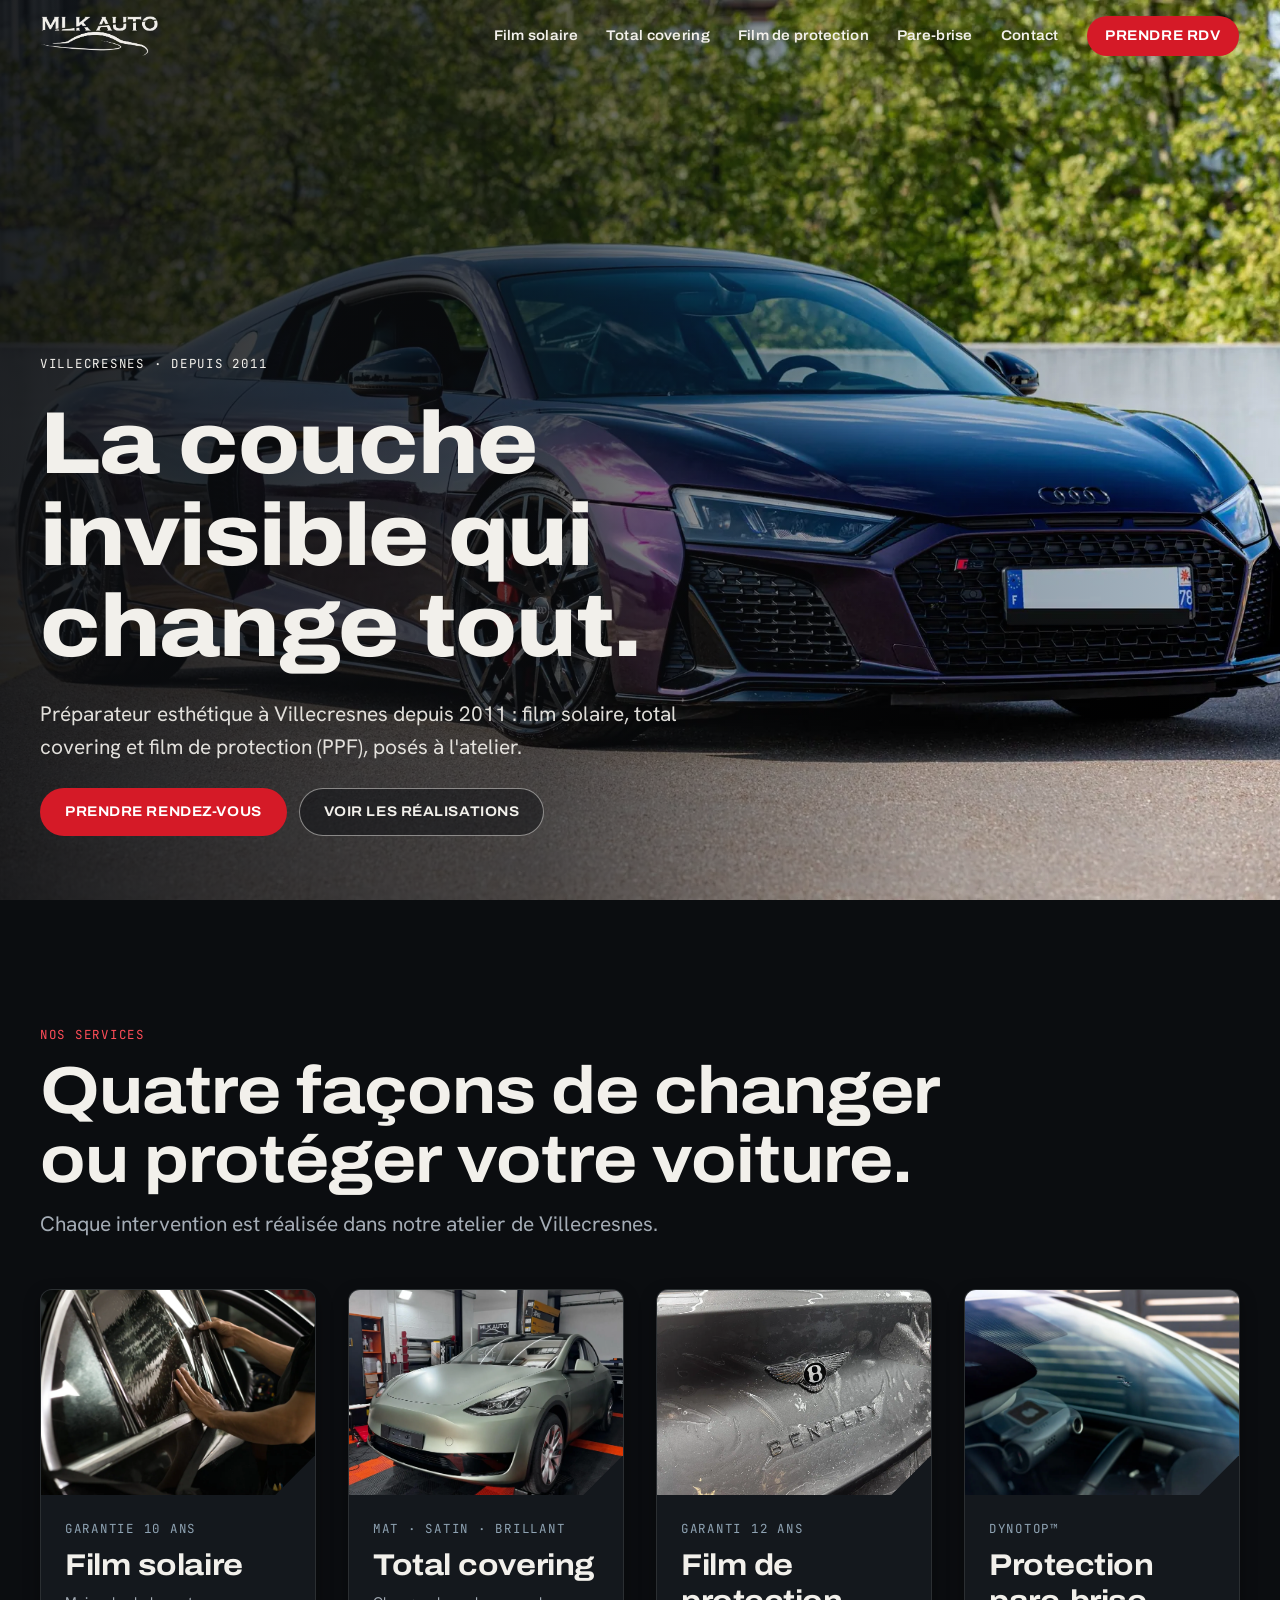
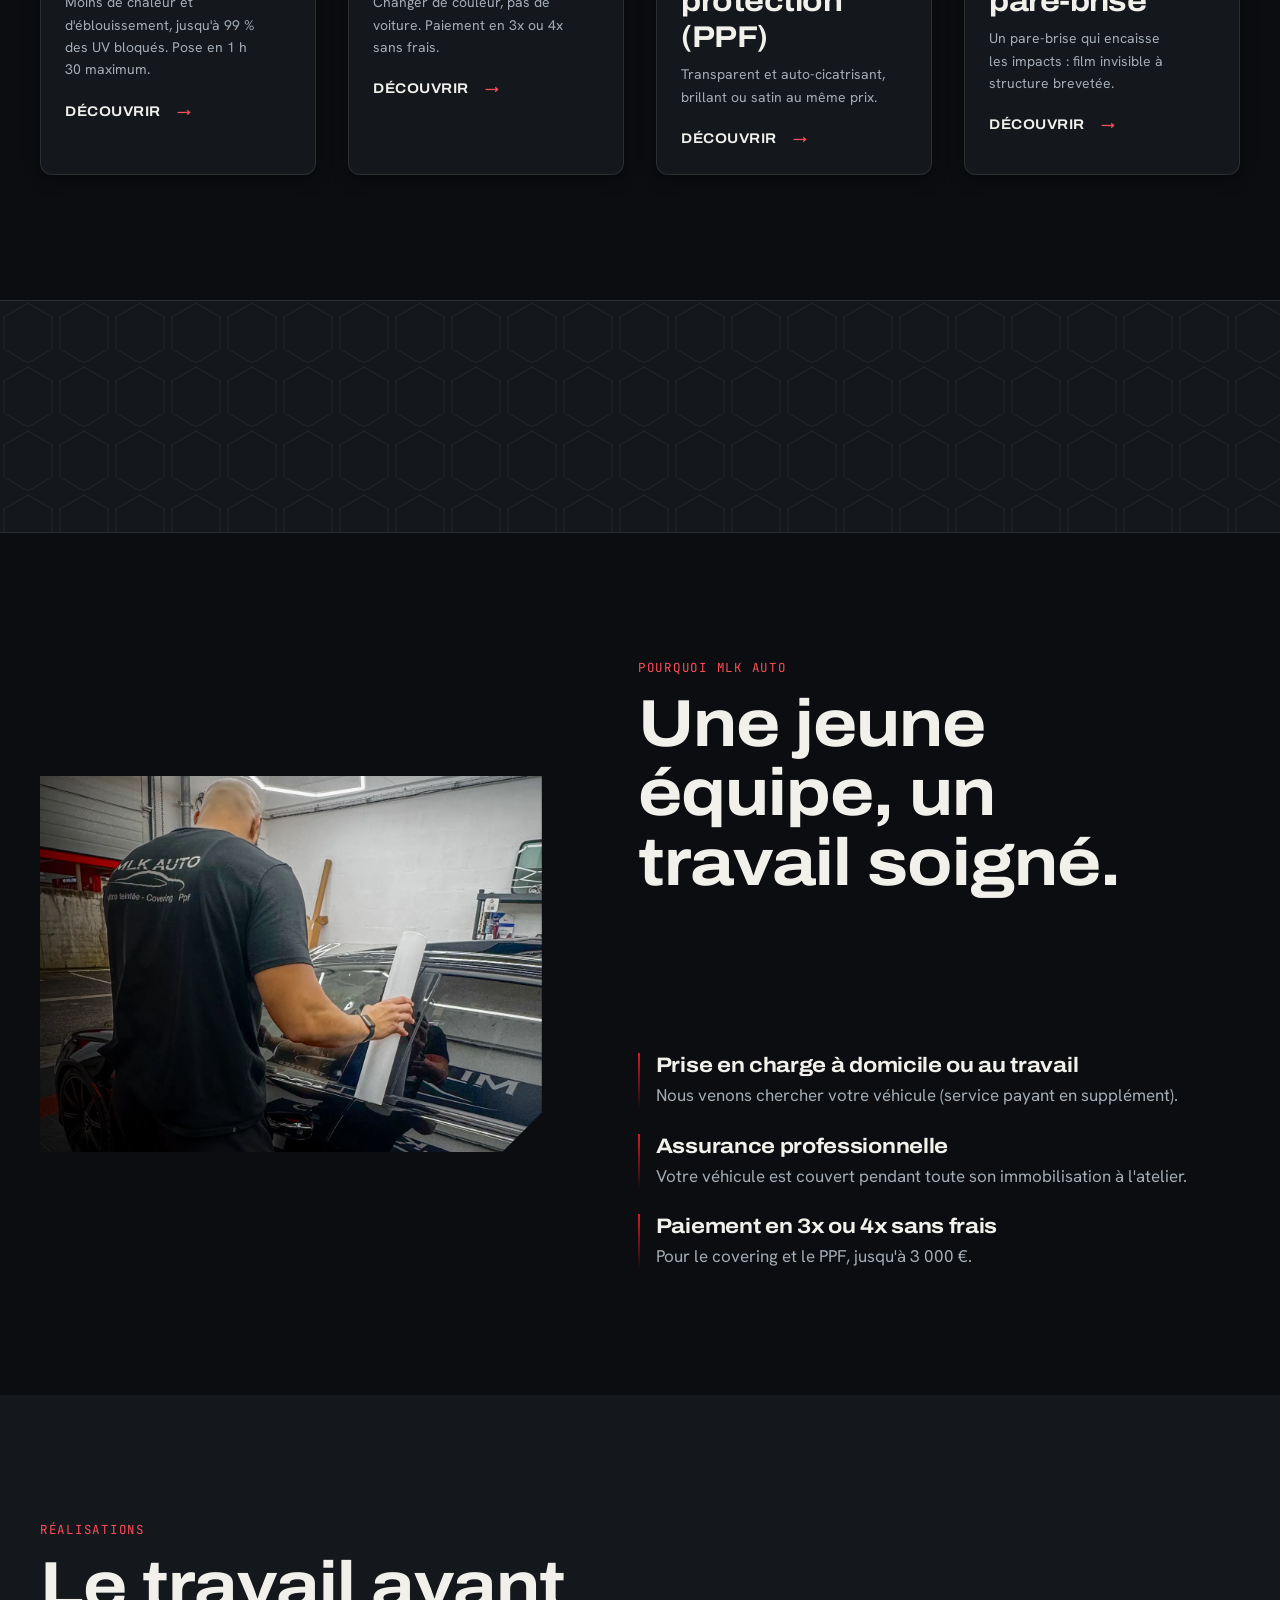
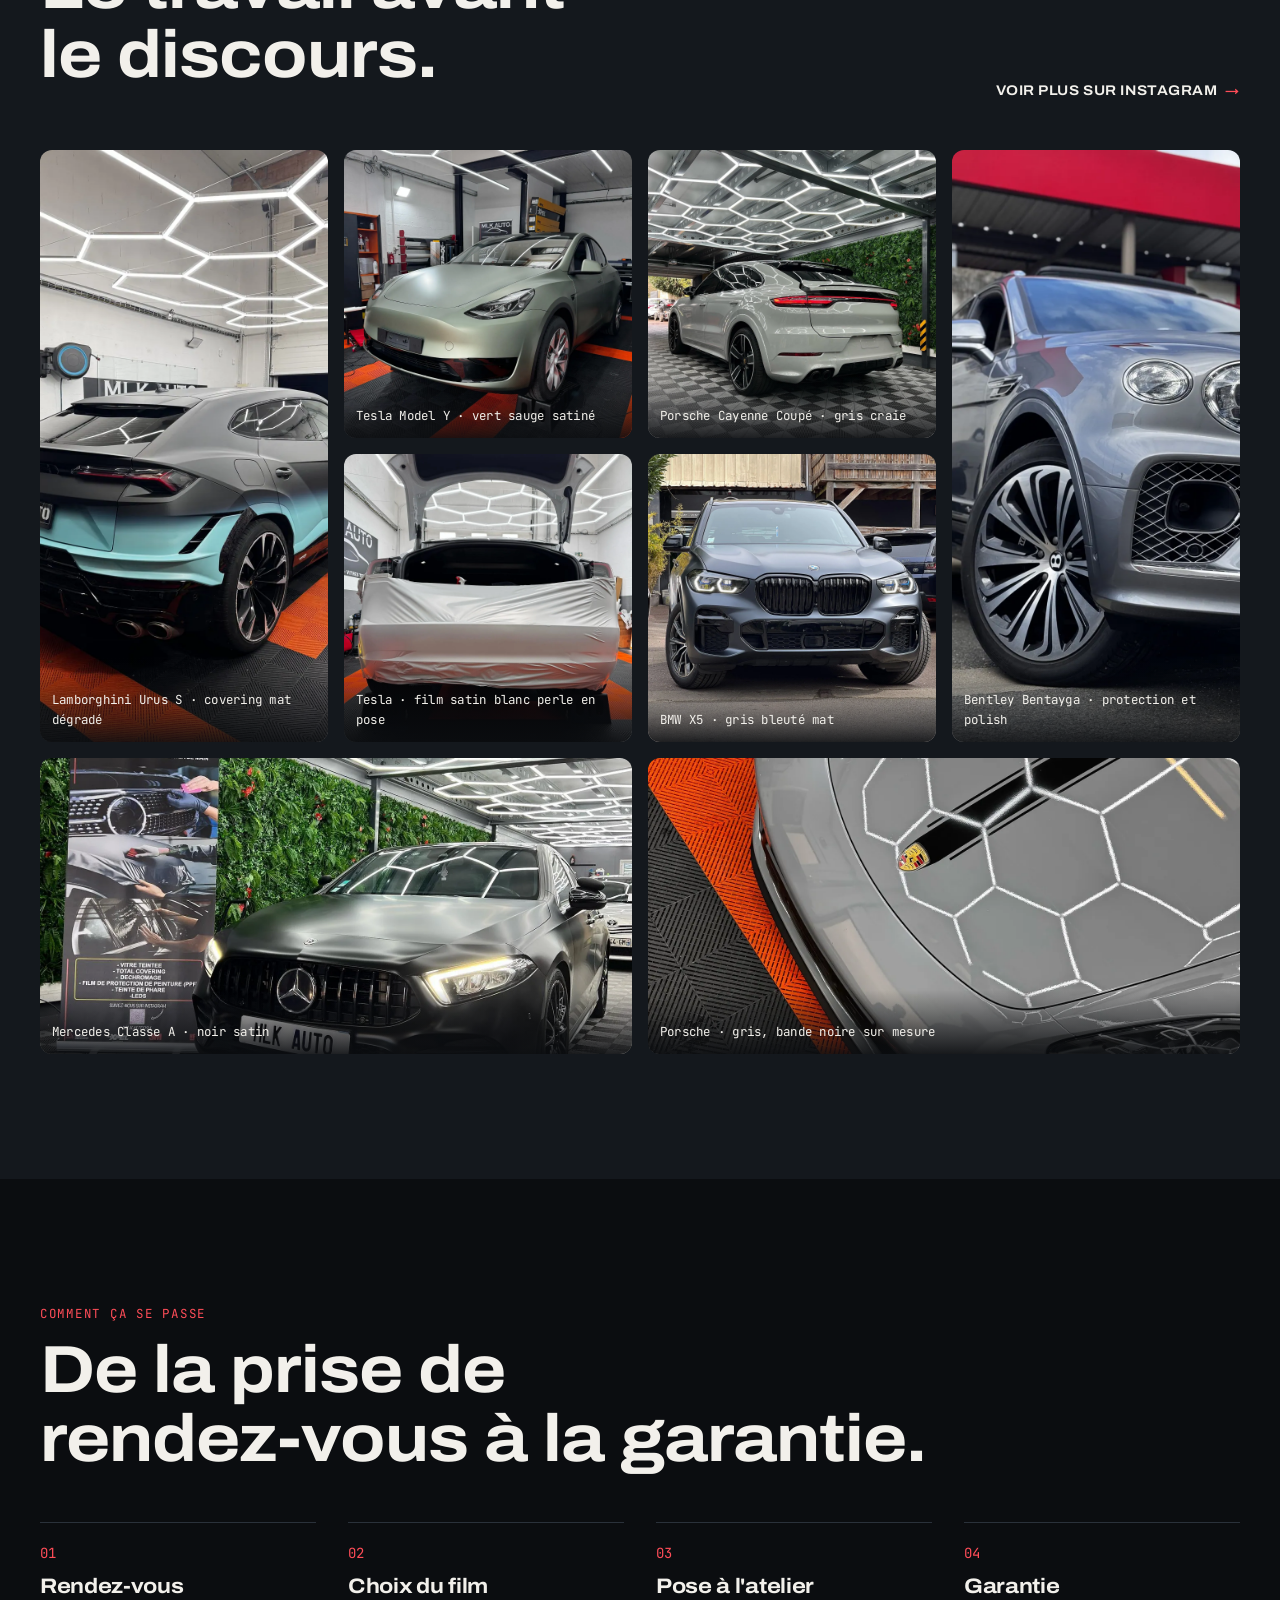
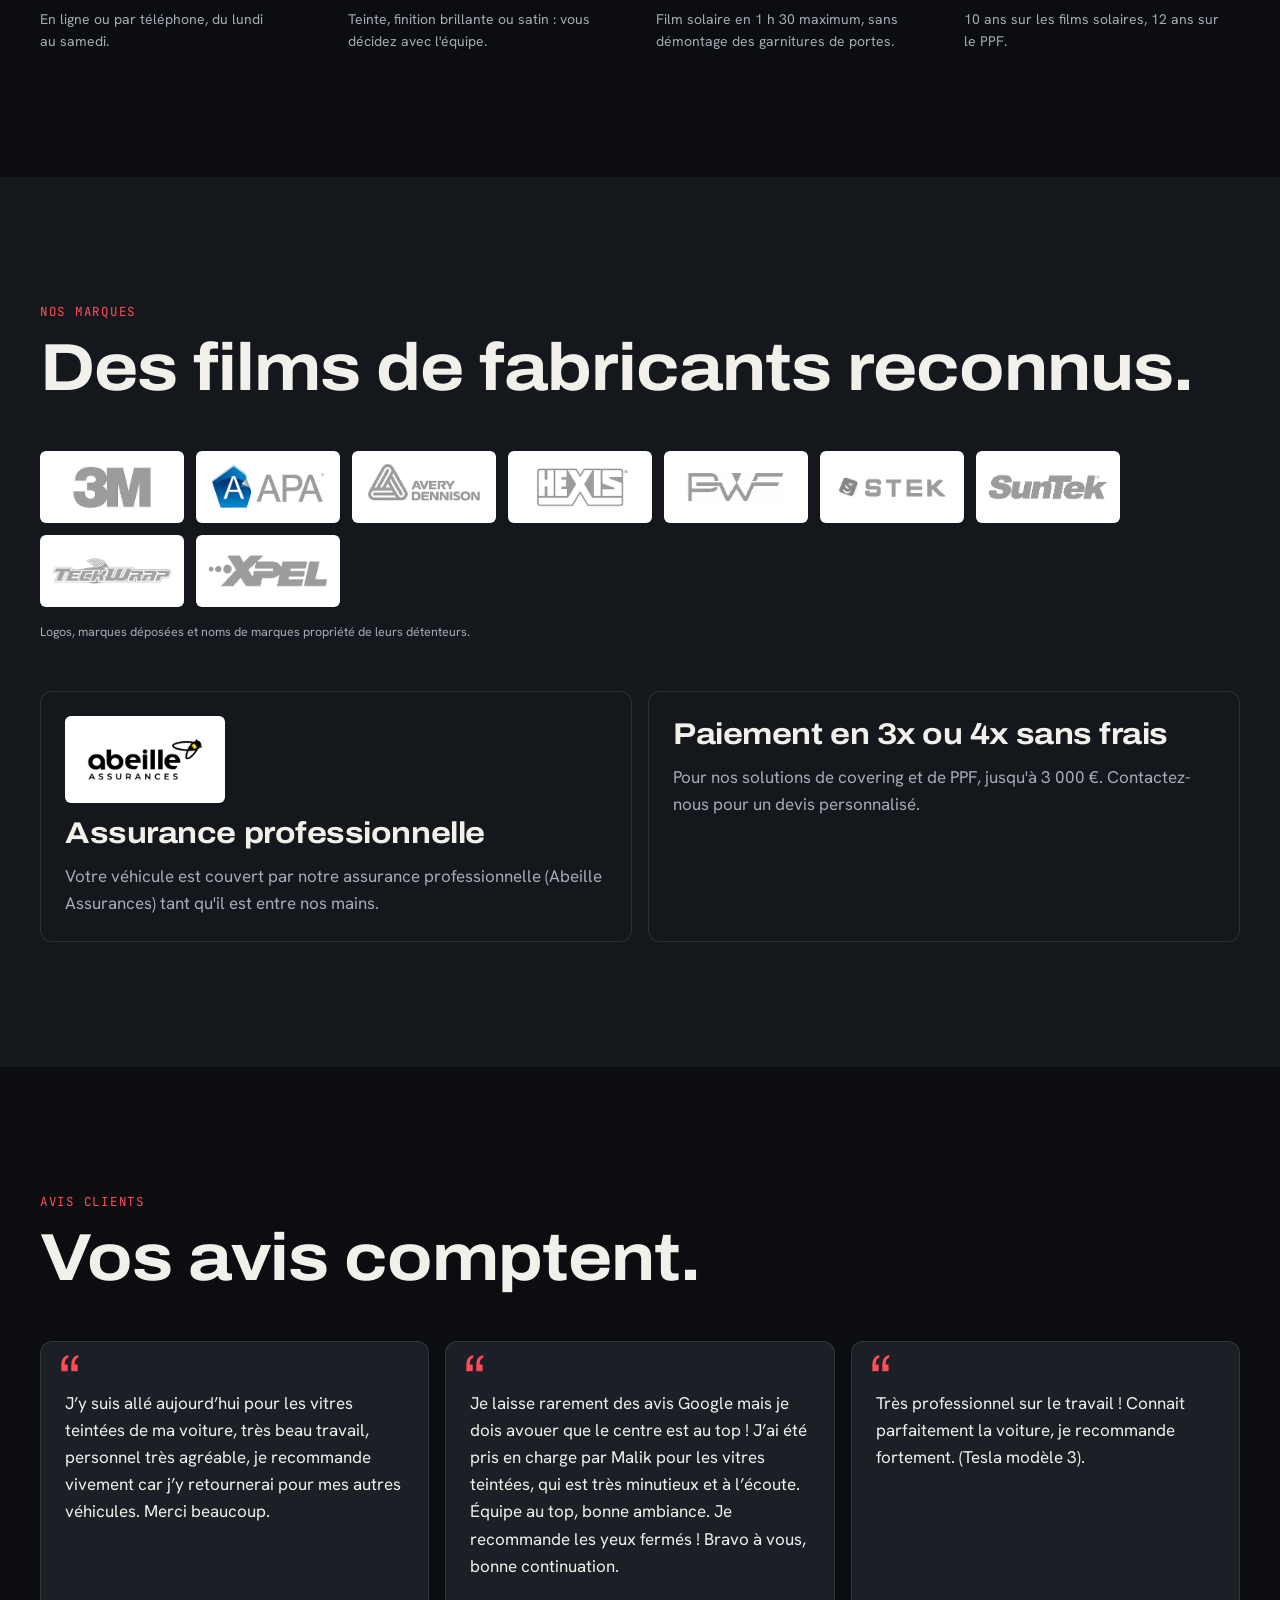
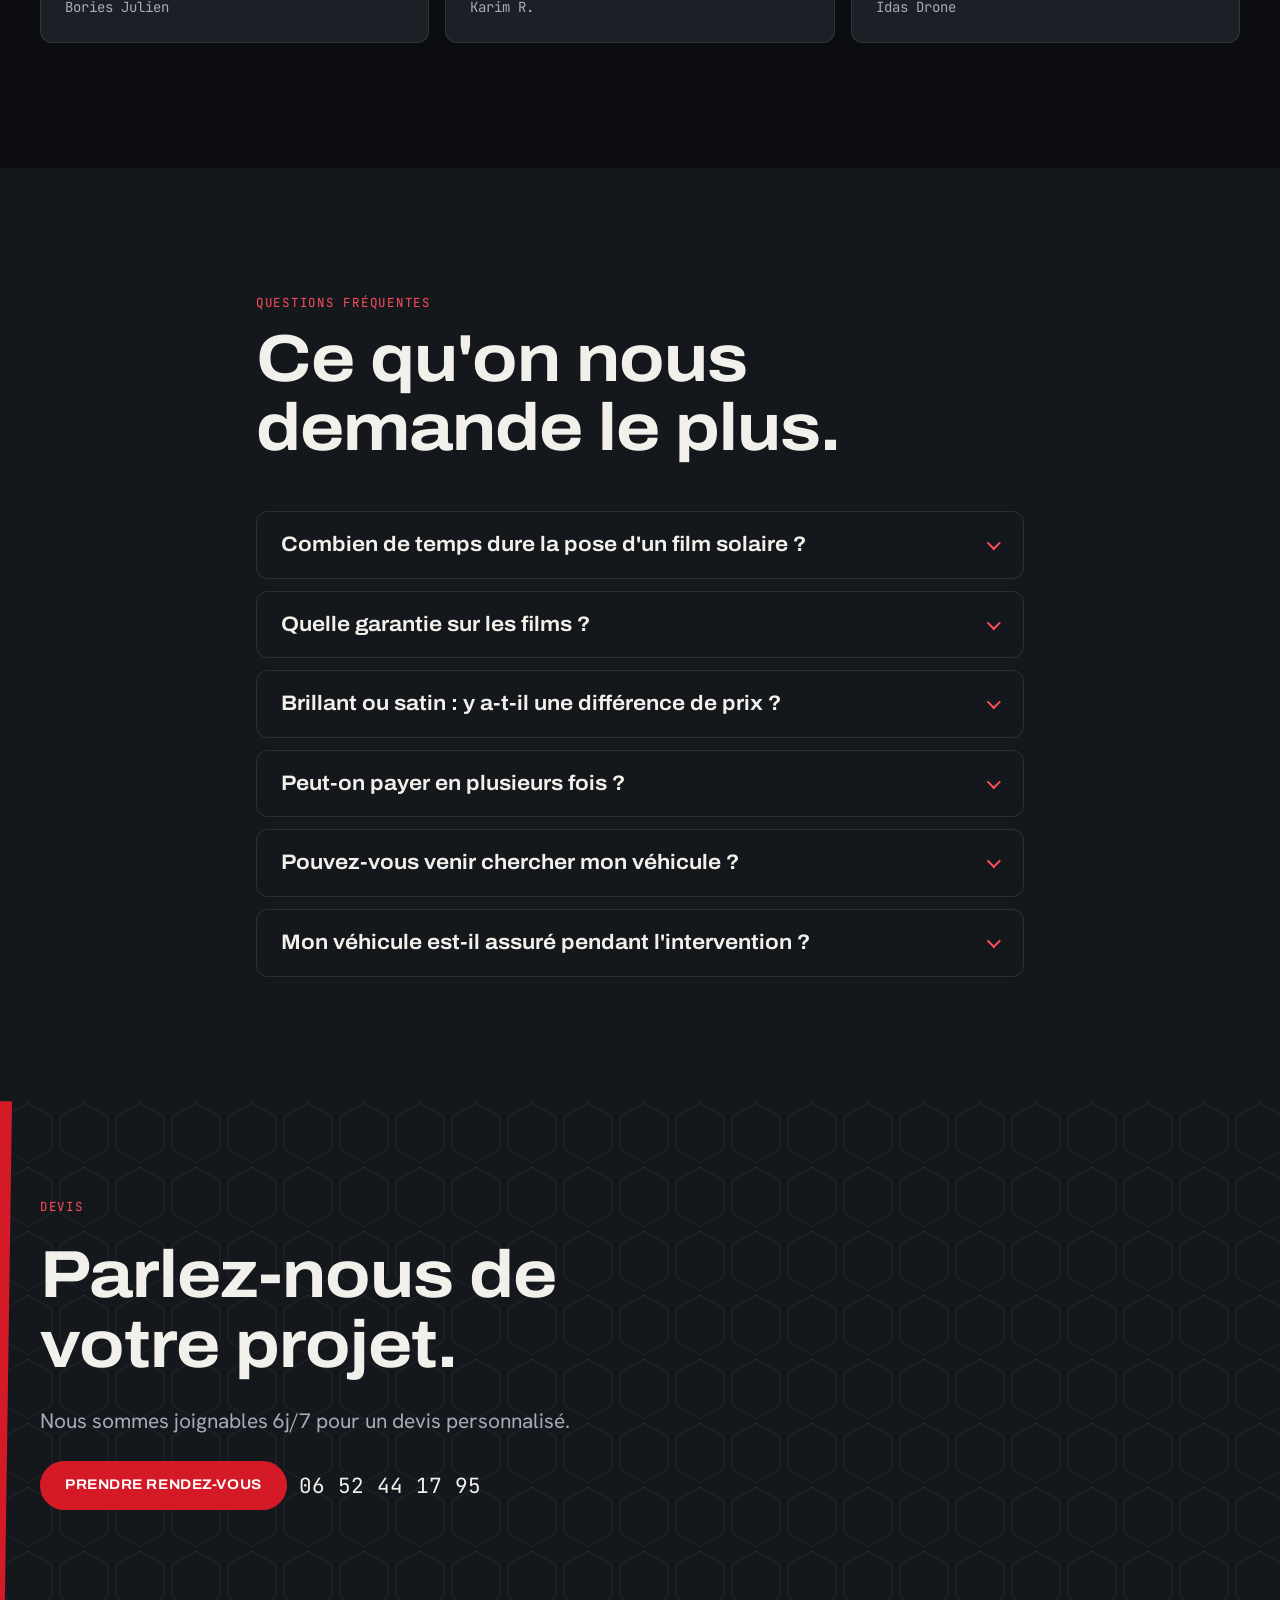
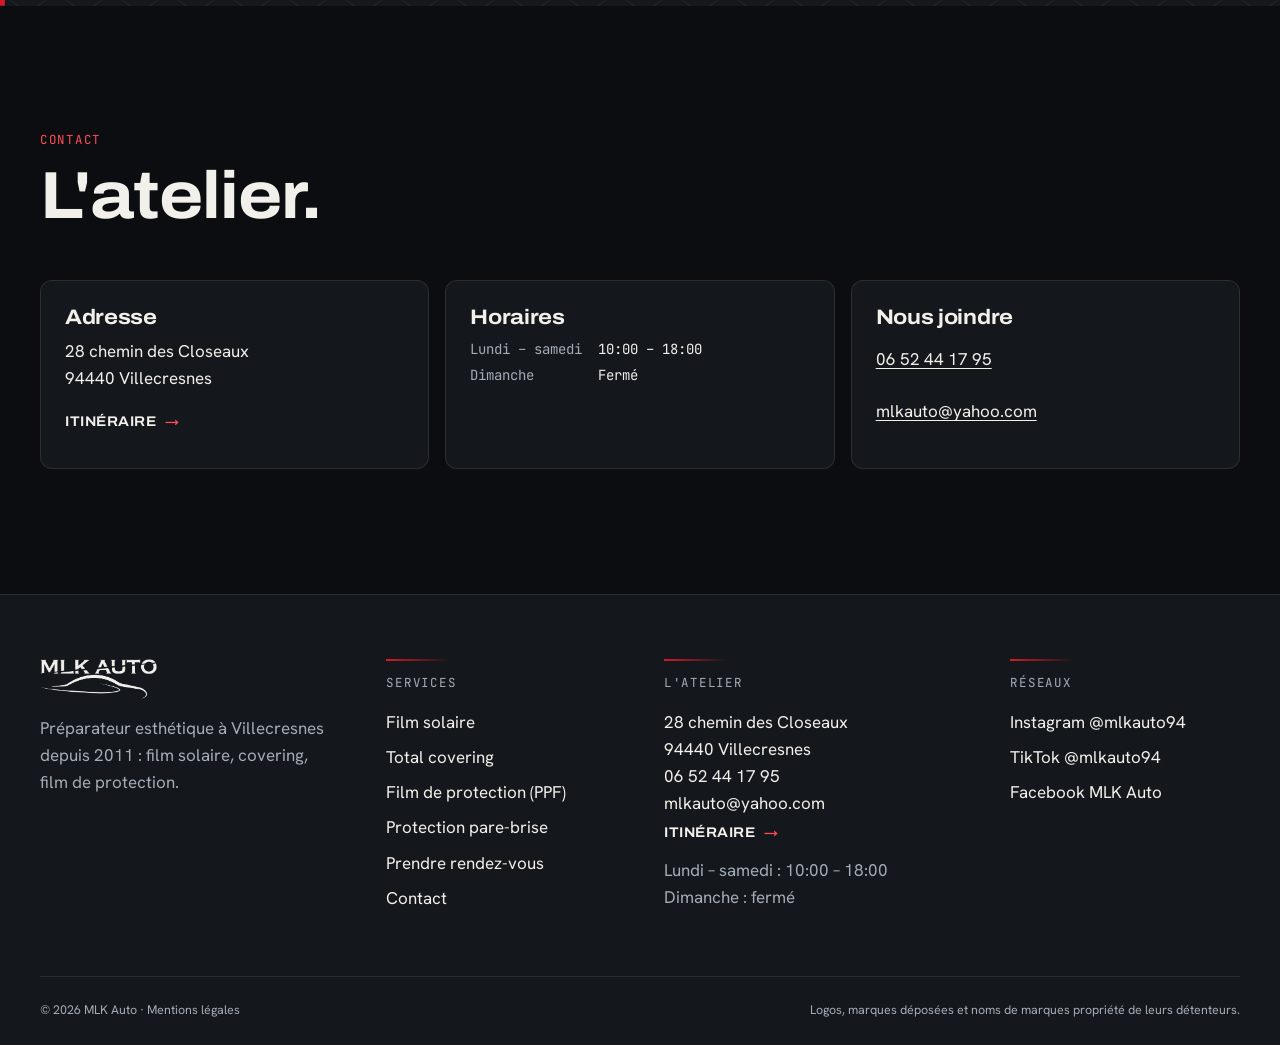
==== index.html @ ca5a7da2 "Refonte MLK Auto : maquette statique de démarchage (noindex) Site statique multi-pages (accueil, fil" ====
<!doctype html>
<html lang="fr">
<head>
  <meta charset="utf-8">
  <meta name="viewport" content="width=device-width, initial-scale=1, viewport-fit=cover">
  <meta name="robots" content="noindex,nofollow">
  <title>MLK Auto · Film solaire, covering et PPF à Villecresnes (94)</title>
  <meta name="description" content="Préparateur esthétique à Villecresnes (Val-de-Marne) depuis 2011 : film solaire, total covering, film de protection PPF et protection pare-brise. Prenez rendez-vous.">
  <meta name="theme-color" content="#0b0d10">
  <meta property="og:type" content="website">
  <meta property="og:site_name" content="MLK Auto">
  <meta property="og:locale" content="fr_FR">
  <meta name="twitter:card" content="summary_large_image">
  <meta property="og:title" content="MLK Auto · Film solaire, covering et PPF à Villecresnes">
  <meta property="og:description" content="Préparateur esthétique à Villecresnes depuis 2011 : film solaire, total covering, PPF.">
  <link rel="icon" href="/assets/logo/favicon-32.png" type="image/png" sizes="32x32">
  <link rel="icon" href="/assets/logo/favicon-16.png" type="image/png" sizes="16x16">
  <link rel="apple-touch-icon" href="/assets/logo/apple-touch-icon.png">
  <script>(function(){try{var d=document.documentElement;if(location.pathname.replace(/index\.html$/,'')!=='/'||matchMedia('(prefers-reduced-motion: reduce)').matches||sessionStorage.getItem('mlk-splash'))return;sessionStorage.setItem('mlk-splash','1');d.classList.add('splash-on');setTimeout(function(){d.classList.remove('splash-on')},3000)}catch(e){}})()</script>
  <link rel="preconnect" href="https://fonts.googleapis.com">
  <link rel="preconnect" href="https://fonts.gstatic.com" crossorigin>
  <link rel="stylesheet" href="https://fonts.googleapis.com/css2?family=Archivo:wdth,wght@100..125,500..900&family=Hanken+Grotesk:wght@400..700&family=JetBrains+Mono:wght@400;500&display=swap">
  <link rel="stylesheet" href="/assets/css/tokens.css">
  <link rel="stylesheet" href="/assets/css/base.css">
  <link rel="stylesheet" href="/assets/css/site.css">
</head>
<body>
<div class="splash" aria-hidden="true"><div class="splash__panel"><div class="splash__logo"><img src="/assets/logo/mlk-auto-logo-bone.png" width="767" height="262" alt=""><span class="splash__gloss"></span></div><div class="splash__rule"></div><p class="splash__tag">Préparateur esthétique · depuis 2011</p></div></div>
<!-- ===== header (copie de _partials/header.html) ===== -->
<a class="skip-link" href="#main">Aller au contenu</a>
<header class="site-header">
  <div class="site-header__bar">
    <a class="brand" href="/" aria-label="MLK Auto, accueil"><img src="/assets/logo/mlk-auto-logo-bone.png" width="117" height="40" alt="MLK Auto"></a>
    <nav id="site-nav" class="nav" aria-label="Navigation principale">
      <ul class="nav__list" role="list">
        <li><a class="nav__link" href="/film-solaire/">Film solaire</a></li>
        <li><a class="nav__link" href="/total-covering/">Total covering</a></li>
        <li><a class="nav__link" href="/film-de-protection/">Film de protection</a></li>
        <li><a class="nav__link" href="/protection-pare-brise/">Pare-brise</a></li>
        <li><a class="nav__link" href="/contact/">Contact</a></li>
      </ul>
      <a class="btn btn--sm nav__cta" href="/prendre-rdv/">Prendre RDV</a>
    </nav>
    <button class="nav__toggle" type="button" aria-expanded="false" aria-controls="site-nav" aria-label="Ouvrir le menu"><span class="nav__toggle-bars" aria-hidden="true"></span></button>
  </div>
</header>

<main id="main">

  <!-- ===== HERO ===== -->
  <section class="hero photo-veil" aria-labelledby="hero-title" style="--focus-pos: 50% 60%">
    <picture class="hero__media">
      <source media="(min-width: 48em)" srcset="/assets/img/site/2023_05_5N4A2913-scaled.webp" width="1920" height="1280">
      <img src="/assets/img/site/2024_06_IMG_1860-scaled.webp" width="1080" height="1440" fetchpriority="high"
           alt="Véhicule de client préparé par MLK Auto">
    </picture>
    <div class="hero__sweep" aria-hidden="true"></div>
    <div class="container hero__inner">
      <p class="eyebrow">Villecresnes · depuis 2011</p>
      <h1 id="hero-title">La couche invisible qui change tout.</h1>
      <p class="lead">Préparateur esthétique à Villecresnes depuis 2011 : film solaire, total covering et film de protection (PPF), posés à l'atelier.</p>
      <div class="cluster">
        <a class="btn" href="/prendre-rdv/">Prendre rendez-vous</a>
        <a class="btn btn--ghost" href="#realisations">Voir les réalisations</a>
      </div>
    </div>
  </section>

  <!-- ===== SERVICES ===== -->
  <section class="section" id="services" aria-labelledby="services-title">
    <div class="container">
      <div class="section-head section-head--split reveal">
        <p class="eyebrow">Nos services</p>
        <h2 id="services-title">Quatre façons de changer ou protéger votre voiture.</h2>
        <p class="lead">Chaque intervention est réalisée dans notre atelier de Villecresnes.</p>
      </div>
      <div class="auto-grid">
        <!-- Illustration stock AdobeStock (licence commerciale), pas le travail de MLK -->
        <a class="service-card reveal" style="--i:0" href="/film-solaire/">
          <span class="service-card__media film-edge"><img src="/assets/img/site/2022_06_AdobeStock_122448486-scaled.webp" width="1600" height="1068" loading="lazy" alt="Mains posant un film teinté noir sur une vitre latérale, vue de l'intérieur"></span>
          <span class="service-card__body">
            <span class="service-card__spec">Garantie 10 ans</span>
            <h3>Film solaire</h3>
            <p>Moins de chaleur et d'éblouissement, jusqu'à 99 % des UV bloqués. Pose en 1 h 30 maximum.</p>
            <span class="service-card__more link-arrow">Découvrir</span>
          </span>
        </a>
        <a class="service-card reveal" style="--i:1" href="/total-covering/">
          <span class="service-card__media film-edge"><img src="/assets/img/insta/emb_03_C7NKe04IdCG.webp" width="1440" height="1440" loading="lazy" alt="Tesla Model Y en covering vert sauge satiné dans l'atelier MLK Auto"></span>
          <span class="service-card__body">
            <span class="service-card__spec">Mat · satin · brillant</span>
            <h3>Total covering</h3>
            <p>Changer de couleur, pas de voiture. Paiement en 3x ou 4x sans frais.</p>
            <span class="service-card__more link-arrow">Découvrir</span>
          </span>
        </a>
        <a class="service-card reveal" style="--i:2" href="/film-de-protection/">
          <span class="service-card__media film-edge"><img src="/assets/img/site/2024_05_IMG_1732-2-scaled.webp" width="1080" height="1440" loading="lazy" style="object-position:50% 45%" alt="Film PPF transparent en cours de pose sur l'arrière d'une Bentley grise"></span>
          <span class="service-card__body">
            <span class="service-card__spec">Garanti 12 ans</span>
            <h3>Film de protection (PPF)</h3>
            <p>Transparent et auto-cicatrisant, brillant ou satin au même prix.</p>
            <span class="service-card__more link-arrow">Découvrir</span>
          </span>
        </a>
        <!-- Illustration stock AdobeStock (licence commerciale), pas le travail de MLK -->
        <a class="service-card reveal" style="--i:3" href="/protection-pare-brise/">
          <span class="service-card__media film-edge"><img src="/assets/img/site/2022_06_AdobeStock_427932220-scaled.webp" width="1600" height="1068" loading="lazy" alt="Pare-brise présentant un impact de gravillon"></span>
          <span class="service-card__body">
            <span class="service-card__spec">DynoTop™</span>
            <h3>Protection pare-brise</h3>
            <p>Un pare-brise qui encaisse les impacts : film invisible à structure brevetée.</p>
            <span class="service-card__more link-arrow">Découvrir</span>
          </span>
        </a>
      </div>
    </div>
  </section>

  <!-- ===== CHIFFRES (valeurs relevées sur mlkauto.fr le 2026-10-10) ===== -->
  <section class="stats hex-bg" aria-label="MLK Auto en chiffres">
    <div class="container">
      <ul class="stats__list" role="list">
        <li class="stat reveal"><span class="stat__num">2011</span><span class="stat__label">Année de création de l'atelier</span></li>
        <li class="stat reveal" style="--i:1"><span class="stat__num" data-count="310">310</span><span class="stat__label">Avis Google</span></li>
        <li class="stat reveal" style="--i:2"><span class="stat__num" data-count="2000" data-prefix="+">+2000</span><span class="stat__label">Clients satisfaits</span></li>
      </ul>
    </div>
  </section>

  <!-- ===== POURQUOI NOUS ===== -->
  <section class="section" id="pourquoi-nous" aria-labelledby="why-title">
    <div class="container why">
      <div class="why__media film-edge reveal">
        <img src="/assets/img/site/2024_02_IMG_0392_jpg.webp" width="1440" height="989" loading="lazy" alt="Technicien de dos, t-shirt MLK Auto, posant un rouleau de film sur la vitre d'un véhicule dans l'atelier">
      </div>
      <div>
        <div class="section-head">
          <p class="eyebrow">Pourquoi MLK Auto</p>
          <h2 id="why-title">Une jeune équipe, un travail soigné.</h2>
        </div>
        <ul class="why__list" role="list">
          <li class="why__item reveal"><h3>Plus de 98 % de clients satisfaits</h3><p>Une jeune équipe à l'écoute, qui connaît les véhicules sur lesquels elle travaille.</p></li>
          <li class="why__item reveal" style="--i:1"><h3>Prise en charge à domicile ou au travail</h3><p>Nous venons chercher votre véhicule (service payant en supplément).</p></li>
          <li class="why__item reveal" style="--i:2"><h3>Assurance professionnelle</h3><p>Votre véhicule est couvert pendant toute son immobilisation à l'atelier.</p></li>
          <li class="why__item reveal" style="--i:3"><h3>Paiement en 3x ou 4x sans frais</h3><p>Pour le covering et le PPF, jusqu'à 3 000 €.</p></li>
        </ul>
      </div>
    </div>
  </section>

  <!-- ===== REALISATIONS ===== -->
  <section class="section section--alt" id="realisations" aria-labelledby="real-title">
    <div class="container">
      <div class="section-head section-head--split reveal">
        <p class="eyebrow">Réalisations</p>
        <h2 id="real-title">Le travail avant le discours.</h2>
        <a class="link-arrow section-head__link" href="https://www.instagram.com/mlkauto94/" target="_blank" rel="noopener">Voir plus sur Instagram</a>
      </div>
      <div class="gallery">
        <figure class="gallery__item gallery__item--tall reveal"><img src="/assets/img/site/2024_09_IMG_3448-scaled.webp" width="1080" height="1440" loading="lazy" alt="Lamborghini Urus S en covering mat dégradé du gris foncé au turquoise"><figcaption>Lamborghini Urus S · covering mat dégradé</figcaption></figure>
        <figure class="gallery__item reveal" style="--i:1"><img src="/assets/img/insta/emb_03_C7NKe04IdCG.webp" width="1440" height="1440" loading="lazy" alt="Tesla Model Y vert sauge satiné"><figcaption>Tesla Model Y · vert sauge satiné</figcaption></figure>
        <figure class="gallery__item reveal" style="--i:2"><img src="/assets/img/insta/emb_06_Cp8rFr4ohKU.webp" width="1440" height="1440" loading="lazy" alt="Porsche Cayenne Coupé gris craie vue trois-quarts arrière"><figcaption>Porsche Cayenne Coupé · gris craie</figcaption></figure>
        <figure class="gallery__item gallery__item--tall reveal"><img src="/assets/img/site/2024_05_IMG_1758-2-scaled.webp" width="1080" height="1440" loading="lazy" alt="Bentley Bentayga grise, gros plan sur la roue et le phare avant"><figcaption>Bentley Bentayga · protection et polish</figcaption></figure>
        <figure class="gallery__item reveal" style="--i:1"><img src="/assets/img/insta/emb_02_C4u01sDIO19.webp" width="1440" height="1440" loading="lazy" alt="Pose d'un film satin blanc perle sur le pare-chocs arrière d'une Tesla"><figcaption>Tesla · film satin blanc perle en pose</figcaption></figure>
        <figure class="gallery__item reveal" style="--i:2"><img src="/assets/img/insta/emb_10_CqeBIbzIfso.webp" width="1440" height="1440" loading="lazy" alt="BMW X5 en covering gris bleuté mat, calandre noire brillante"><figcaption>BMW X5 · gris bleuté mat</figcaption></figure>
        <figure class="gallery__item reveal"><img src="/assets/img/insta/emb_14_CorDuSII5VN.webp" width="1440" height="1440" loading="lazy" alt="Mercedes Classe A en covering noir satin devant le roll-up des services MLK Auto"><figcaption>Mercedes Classe A · noir satin</figcaption></figure>
        <figure class="gallery__item reveal" style="--i:1"><img src="/assets/img/insta/emb_01_C8X2aGWIZVC.webp" width="1440" height="1440" loading="lazy" alt="Capot et aile d'une Porsche grise avec bande centrale noire sur mesure"><figcaption>Porsche · gris, bande noire sur mesure</figcaption></figure>
      </div>
    </div>
  </section>

  <!-- ===== PROCESS ===== -->
  <section class="section" aria-labelledby="process-title">
    <div class="container">
      <div class="section-head reveal">
        <p class="eyebrow">Comment ça se passe</p>
        <h2 id="process-title">De la prise de rendez&#8209;vous à la garantie.</h2>
      </div>
      <ol class="steps">
        <li class="step reveal"><h3>Rendez-vous</h3><p>En ligne ou par téléphone, du lundi au samedi.</p></li>
        <li class="step reveal" style="--i:1"><h3>Choix du film</h3><p>Teinte, finition brillante ou satin : vous décidez avec l'équipe.</p></li>
        <li class="step reveal" style="--i:2"><h3>Pose à l'atelier</h3><p>Film solaire en 1 h 30 maximum, sans démontage des garnitures de portes.</p></li>
        <li class="step reveal" style="--i:3"><h3>Garantie</h3><p>10 ans sur les films solaires, 12 ans sur le PPF.</p></li>
      </ol>
    </div>
  </section>

  <!-- ===== MARQUES / ASSURANCE / PAIEMENT ===== -->
  <section class="section section--alt" aria-labelledby="brands-title">
    <div class="container">
      <div class="section-head reveal">
        <p class="eyebrow">Nos marques</p>
        <h2 id="brands-title">Des films de fabricants reconnus.</h2>
      </div>
      <ul class="brands" role="list" aria-label="Marques de films">
        <li class="brand-chip"><img src="/assets/img/brands/2024_08_3M.webp" width="305" height="126" loading="lazy" alt="3M"></li>
        <li class="brand-chip"><img src="/assets/img/brands/2024_08_apa.webp" width="305" height="126" loading="lazy" alt="APA"></li>
        <li class="brand-chip"><img src="/assets/img/brands/2024_08_avery-dennison.webp" width="305" height="126" loading="lazy" alt="Avery Dennison"></li>
        <li class="brand-chip"><img src="/assets/img/brands/2024_08_hexis.webp" width="305" height="126" loading="lazy" alt="Hexis"></li>
        <li class="brand-chip"><img src="/assets/img/brands/2024_08_pwf.webp" width="305" height="126" loading="lazy" alt="PWF"></li>
        <li class="brand-chip"><img src="/assets/img/brands/2024_08_stek.webp" width="305" height="126" loading="lazy" alt="Stek"></li>
        <li class="brand-chip"><img src="/assets/img/brands/2024_08_suntek.webp" width="305" height="126" loading="lazy" alt="SunTek"></li>
        <li class="brand-chip"><img src="/assets/img/brands/2024_08_teckwrap.webp" width="305" height="126" loading="lazy" alt="TeckWrap"></li>
        <li class="brand-chip"><img src="/assets/img/brands/2024_08_xpel.webp" width="305" height="126" loading="lazy" alt="XPEL"></li>
      </ul>
      <p class="brands__legal">Logos, marques déposées et noms de marques propriété de leurs détenteurs.</p>
      <div class="trust">
        <div class="trust__card reveal">
          <img src="/assets/img/brands/2024_08_ABEILLE-ASSURANCES.png" width="744" height="364" loading="lazy" alt="Logo Abeille Assurances">
          <h3>Assurance professionnelle</h3>
          <p>Votre véhicule est couvert par notre assurance professionnelle (Abeille Assurances) tant qu'il est entre nos mains.</p>
        </div>
        <div class="trust__card reveal" style="--i:1">
          <h3>Paiement en 3x ou 4x sans frais</h3>
          <p>Pour nos solutions de covering et de PPF, jusqu'à 3 000 €. Contactez-nous pour un devis personnalisé.</p>
        </div>
      </div>
    </div>
  </section>

  <!-- ===== AVIS (3 avis Google réels, mot pour mot) ===== -->
  <section class="section" aria-labelledby="reviews-title">
    <div class="container">
      <div class="section-head reveal">
        <p class="eyebrow">Avis clients</p>
        <h2 id="reviews-title">Vos avis comptent.</h2>
      </div>
      <div class="reviews">
        <figure class="review reveal">
          <blockquote><p>J’y suis allé aujourd’hui pour les vitres teintées de ma voiture, très beau travail, personnel très agréable, je recommande vivement car j’y retournerai pour mes autres véhicules. Merci beaucoup.</p></blockquote>
          <figcaption>Bories Julien</figcaption>
        </figure>
        <figure class="review reveal" style="--i:1">
          <blockquote><p>Je laisse rarement des avis Google mais je dois avouer que le centre est au top ! J’ai été pris en charge par Malik pour les vitres teintées, qui est très minutieux et à l’écoute. Équipe au top, bonne ambiance. Je recommande les yeux fermés ! Bravo à vous, bonne continuation.</p></blockquote>
          <figcaption>Karim R.</figcaption>
        </figure>
        <figure class="review reveal" style="--i:2">
          <blockquote><p>Très professionnel sur le travail ! Connait parfaitement la voiture, je recommande fortement. (Tesla modèle 3).</p></blockquote>
          <figcaption>Idas Drone</figcaption>
        </figure>
      </div>
    </div>
  </section>

  <!-- ===== FAQ (réponses issues du brief uniquement) ===== -->
  <section class="section section--alt" id="faq" aria-labelledby="faq-title">
    <div class="container--narrow">
      <div class="section-head reveal">
        <p class="eyebrow">Questions fréquentes</p>
        <h2 id="faq-title">Ce qu'on nous demande le plus.</h2>
      </div>
      <div class="faq">
        <details class="faq__item"><summary>Combien de temps dure la pose d'un film solaire ?</summary><div class="faq__body"><div class="faq__inner"><p>L'intervention dure 1 h 30 maximum, sans démontage des garnitures de portes.</p></div></div></details>
        <details class="faq__item"><summary>Quelle garantie sur les films ?</summary><div class="faq__body"><div class="faq__inner"><p>Les films solaires sont garantis 10 ans et le film de protection (PPF) 12 ans.</p></div></div></details>
        <details class="faq__item"><summary>Brillant ou satin : y a-t-il une différence de prix ?</summary><div class="faq__body"><div class="faq__inner"><p>Non, pour le film de protection, la finition brillante ou satin est au même prix.</p></div></div></details>
        <details class="faq__item"><summary>Peut-on payer en plusieurs fois ?</summary><div class="faq__body"><div class="faq__inner"><p>Oui : paiement en 3x ou 4x sans frais pour le covering et le PPF, jusqu'à 3 000 €.</p></div></div></details>
        <details class="faq__item"><summary>Pouvez-vous venir chercher mon véhicule ?</summary><div class="faq__body"><div class="faq__inner"><p>Oui, nous prenons en charge le véhicule à domicile ou sur votre lieu de travail. Ce service est payant en supplément.</p></div></div></details>
        <details class="faq__item"><summary>Mon véhicule est-il assuré pendant l'intervention ?</summary><div class="faq__body"><div class="faq__inner"><p>Oui, il est couvert par notre assurance professionnelle pendant toute son immobilisation à l'atelier.</p></div></div></details>
      </div>
    </div>
  </section>

  <!-- ===== CTA ===== -->
  <section class="cta hex-bg" aria-labelledby="cta-title">
    <div class="container cta__inner">
      <p class="eyebrow">Devis</p>
      <h2 id="cta-title">Parlez-nous de votre projet.</h2>
      <p class="lead">Nous sommes joignables 6j/7 pour un devis personnalisé.</p>
      <div class="cluster">
        <a class="btn" href="/prendre-rdv/">Prendre rendez-vous</a>
        <a class="cta__tel" href="tel:+33652441795">06 52 44 17 95</a>
      </div>
    </div>
  </section>

  <!-- ===== CONTACT / HORAIRES ===== -->
  <section class="section" aria-labelledby="contact-title">
    <div class="container">
      <div class="section-head reveal">
        <p class="eyebrow">Contact</p>
        <h2 id="contact-title">L'atelier.</h2>
      </div>
      <div class="contact-grid">
        <div class="info-card reveal">
          <h3>Adresse</h3>
          <address>28 chemin des Closeaux<br>94440 Villecresnes</address>
          <a class="link-arrow" href="https://www.google.com/maps/search/?api=1&amp;query=28+chemin+des+Closeaux+94440+Villecresnes" target="_blank" rel="noopener">Itinéraire</a>
        </div>
        <div class="info-card reveal" style="--i:1">
          <h3>Horaires</h3>
          <dl class="spec"><dt>Lundi – samedi</dt><dd>10:00 – 18:00</dd><dt>Dimanche</dt><dd>Fermé</dd></dl>
        </div>
        <div class="info-card reveal" style="--i:2">
          <h3>Nous joindre</h3>
          <a href="tel:+33652441795">06 52 44 17 95</a>
          <a href="mailto:mlkauto@yahoo.com">mlkauto@yahoo.com</a>
        </div>
      </div>
    </div>
  </section>

</main>

<!-- ===== footer (copie de _partials/footer.html) ===== -->
<footer class="site-footer">
  <div class="container">
    <div class="site-footer__grid">
      <div class="site-footer__brand">
        <img src="/assets/logo/mlk-auto-logo-bone.png" width="117" height="40" alt="MLK Auto" loading="lazy">
        <p>Préparateur esthétique à Villecresnes depuis 2011 : film solaire, covering, film de protection.</p>
      </div>
      <nav aria-label="Services">
        <hr class="film-rule"><span class="site-footer__title">Services</span>
        <ul role="list">
          <li><a href="/film-solaire/">Film solaire</a></li>
          <li><a href="/total-covering/">Total covering</a></li>
          <li><a href="/film-de-protection/">Film de protection (PPF)</a></li>
          <li><a href="/protection-pare-brise/">Protection pare-brise</a></li>
          <li><a href="/prendre-rdv/">Prendre rendez-vous</a></li>
          <li><a href="/contact/">Contact</a></li>
        </ul>
      </nav>
      <div>
        <hr class="film-rule"><span class="site-footer__title">L'atelier</span>
        <address>
          28 chemin des Closeaux<br>94440 Villecresnes<br>
          <a href="tel:+33652441795">06 52 44 17 95</a><br>
          <a href="mailto:mlkauto@yahoo.com">mlkauto@yahoo.com</a>
        </address>
        <p class="muted" style="margin-top:var(--s-3)">Lundi – samedi : 10:00 – 18:00<br>Dimanche : fermé</p>
      </div>
      <div>
        <hr class="film-rule"><span class="site-footer__title">Réseaux</span>
        <ul role="list">
          <li><a href="https://www.instagram.com/mlkauto94/" rel="noopener" target="_blank">Instagram @mlkauto94</a></li>
          <li><a href="https://www.tiktok.com/@mlkauto94" rel="noopener" target="_blank">TikTok @mlkauto94</a></li>
          <li><a href="https://www.facebook.com/mlkautoVitreTeintee" rel="noopener" target="_blank">Facebook MLK Auto</a></li>
        </ul>
      </div>
    </div>
    <div class="site-footer__legal">
      <p>© 2026 MLK Auto · <a href="/mentions-legales/">Mentions légales</a></p>
      <p>Logos, marques déposées et noms de marques propriété de leurs détenteurs.</p>
    </div>
  </div>
</footer>
<a class="fab-call" href="tel:+33652441795" aria-label="Appeler MLK Auto">
  <svg viewBox="0 0 24 24" fill="currentColor" aria-hidden="true"><path d="M6.6 10.8a15.1 15.1 0 0 0 6.6 6.6l2.2-2.2a1 1 0 0 1 1-.25c1.1.37 2.3.57 3.6.57a1 1 0 0 1 1 1V20a1 1 0 0 1-1 1A17 17 0 0 1 3 4a1 1 0 0 1 1-1h3.5a1 1 0 0 1 1 1c0 1.25.2 2.45.57 3.6a1 1 0 0 1-.25 1z"/></svg>
</a>
<script src="/assets/js/splash.js" defer></script>
<script src="/assets/js/app.js" defer></script>
<script src="/assets/js/mobile.js" defer></script>
</body>
</html>
---- assets/css/tokens.css ----
/* MLK Auto - design tokens. Concept "La couche invisible". Voir DA.md.
   Sombre natif. Clair optionnel : <html data-theme="light"> */

@import url("https://fonts.googleapis.com/css2?family=Archivo:wdth,wght@100..125,500..900&family=Hanken+Grotesk:wght@400..700&family=JetBrains+Mono:wght@400;500&display=swap");

:root {
  color-scheme: dark;

  /* Marque */
  --mlk-red: #d51a27;           /* racine historique, fonds de boutons */
  --mlk-red-deep: #b8121f;      /* hover / pressed */
  --mlk-red-glow: #ff4d58;      /* rouge lisible en TEXTE sur fond sombre */
  --mlk-red-wash: rgb(213 26 39 / 0.14);

  /* Neutres "vernis" (noir teinte bleu acier) */
  --ink: #0b0d10;
  --graphite: #14181d;
  --graphite-2: #1b2027;
  --line: #2a313a;
  --line-soft: rgb(242 240 235 / 0.1);
  --bone: #f2f0eb;
  --mist: #a4acb5;
  --glass: #8fa3b3;             /* teinte film/vitre, accent froid secondaire */

  /* Sémantique (sombre) */
  --bg: var(--ink);
  --surface: var(--graphite);
  --surface-2: var(--graphite-2);
  --text: var(--bone);
  --text-muted: var(--mist);
  --accent: var(--mlk-red);
  --accent-hover: var(--mlk-red-deep);
  --accent-text: var(--mlk-red-glow);
  --on-accent: #ffffff;
  --border: var(--line);
  --focus: #7cc4ff;
  --overlay: rgb(11 13 16 / 0.72);
  --veil-photo: linear-gradient(to top, rgb(11 13 16 / .92) 0, rgb(11 13 16 / .6) 45%, rgb(11 13 16 / .35));

  /* Effet film : reflets */
  --gloss: linear-gradient(115deg, transparent 38%, rgb(255 255 255 / 0.22) 50%, transparent 62%);
  --satin: linear-gradient(115deg, transparent 20%, rgb(255 255 255 / 0.07) 50%, transparent 80%);
  --tint-smoke: rgb(11 13 16 / 0.55);

  /* Typographie */
  --font-display: "Archivo", "Arial Narrow", system-ui, sans-serif;
  --font-body: "Hanken Grotesk", system-ui, -apple-system, "Segoe UI", sans-serif;
  --font-mono: "JetBrains Mono", ui-monospace, Consolas, monospace;

  --fs-xs: clamp(0.75rem, 0.74rem + 0.05vw, 0.8rem);
  --fs-sm: 0.875rem;
  --fs-base: clamp(1rem, 0.97rem + 0.15vw, 1.0625rem);
  --fs-lg: clamp(1.125rem, 1.07rem + 0.3vw, 1.3125rem);
  --fs-xl: clamp(1.375rem, 1.2rem + 0.9vw, 1.875rem);
  --fs-2xl: clamp(1.75rem, 1.4rem + 1.8vw, 2.75rem);
  --fs-3xl: clamp(2.25rem, 1.6rem + 3.2vw, 4.25rem);
  --fs-hero: clamp(2.75rem, 1.7rem + 5.4vw, 6.5rem);

  --lh-tight: 1.04;
  --lh-snug: 1.2;
  --lh-body: 1.6;
  --ls-display: -0.015em;
  --ls-label: 0.14em;

  /* Espacements (base 4) */
  --s-1: 0.25rem;  --s-2: 0.5rem;   --s-3: 0.75rem;  --s-4: 1rem;
  --s-5: 1.5rem;   --s-6: 2rem;     --s-7: 3rem;     --s-8: 4rem;
  --s-9: 6rem;     --s-10: 8rem;
  --section-y: clamp(4rem, 3rem + 6vw, 8rem);
  --gutter: clamp(1.25rem, 0.6rem + 3vw, 2.5rem);

  /* Rayons : angles nets, façon découpe de film */
  --r-xs: 2px;
  --r-sm: 6px;
  --r-md: 12px;
  --r-lg: 20px;
  --r-pill: 999px;

  /* Ombres (sombre : plus de bord lumineux que d'ombre) */
  --sh-1: 0 1px 0 rgb(255 255 255 / 0.05) inset, 0 6px 16px rgb(0 0 0 / 0.35);
  --sh-2: 0 1px 0 rgb(255 255 255 / 0.06) inset, 0 16px 40px rgb(0 0 0 / 0.5);
  --sh-red: 0 10px 30px rgb(213 26 39 / 0.35);

  /* Grille / conteneurs */
  --container: 76rem;
  --container-narrow: 48rem;
  --cols: 4;
  --grid-gap: var(--s-4);

  /* Mouvement */
  --ease-out: cubic-bezier(0.22, 1, 0.36, 1);
  --ease-film: cubic-bezier(0.65, 0, 0.35, 1);
  --dur-1: 150ms;
  --dur-2: 280ms;
  --dur-3: 600ms;
  --dur-sweep: 1400ms;

  /* Z-index */
  --z-header: 50;
  --z-fab: 60;
  --z-modal: 100;

  --header-h: 4.5rem;
}

@media (min-width: 48em) { :root { --cols: 8; --grid-gap: var(--s-5); } }
@media (min-width: 64em) { :root { --cols: 12; --grid-gap: var(--s-6); } }

:root[data-theme="light"] {
  color-scheme: light;
  --bg: #f2f0eb;
  --surface: #ffffff;
  --surface-2: #e8e5de;
  --text: #12161b;
  --text-muted: #4a525b;
  --accent-text: #b8121f;
  --border: #cfcac0;
  --line-soft: rgb(18 22 27 / 0.12);
  --overlay: rgb(242 240 235 / 0.8);
  --focus: #0b5cad;
  --sh-1: 0 1px 2px rgb(18 22 27 / 0.08), 0 6px 16px rgb(18 22 27 / 0.08);
  --sh-2: 0 18px 40px rgb(18 22 27 / 0.16);
}

@media (prefers-reduced-motion: reduce) {
  :root { --dur-1: 0ms; --dur-2: 0ms; --dur-3: 0ms; --dur-sweep: 0ms; }
}
---- assets/css/base.css ----
/* MLK Auto - base. Importer après tokens.css */

*, *::before, *::after { box-sizing: border-box; }
* { margin: 0; }
html { -webkit-text-size-adjust: 100%; scroll-behavior: smooth; scroll-padding-top: calc(var(--header-h) + 1rem); }
body {
  min-height: 100vh;
  background: var(--bg);
  color: var(--text);
  font-family: var(--font-body);
  font-size: var(--fs-base);
  line-height: var(--lh-body);
  -webkit-font-smoothing: antialiased;
  text-rendering: optimizeLegibility;
}
img, picture, video, svg { display: block; max-width: 100%; height: auto; }
button, input, select, textarea { font: inherit; color: inherit; }
a { color: inherit; text-decoration-thickness: 1px; text-underline-offset: 0.2em; }
ul[role="list"], ol[role="list"] { list-style: none; padding: 0; }
p { text-wrap: pretty; }
::selection { background: var(--mlk-red); color: #fff; }

/* Titres : Archivo semi-large, assertif mais sobre */
h1, h2, h3, h4, .display {
  font-family: var(--font-display);
  font-stretch: 112%;
  font-weight: 700;
  line-height: var(--lh-tight);
  letter-spacing: var(--ls-display);
  text-wrap: balance;
}
h1 { font-size: var(--fs-hero); font-weight: 800; }
h2 { font-size: var(--fs-3xl); }
h3 { font-size: var(--fs-xl); line-height: var(--lh-snug); }
h4 { font-size: var(--fs-lg); line-height: var(--lh-snug); }
.lead { font-size: var(--fs-lg); color: var(--text-muted); max-width: 60ch; }
.muted { color: var(--text-muted); }
.eyebrow {
  font-family: var(--font-mono);
  font-size: var(--fs-xs);
  letter-spacing: var(--ls-label);
  text-transform: uppercase;
  color: var(--accent-text);
}
.spec { font-family: var(--font-mono); font-size: var(--fs-sm); font-variant-numeric: tabular-nums; }

/* Focus visible : anneau décalé, lisible sur rouge comme sur sombre */
:focus { outline: none; }
:focus-visible { outline: 3px solid var(--focus); outline-offset: 3px; border-radius: var(--r-xs); }

/* Conteneurs & sections */
.container { width: min(100% - 2 * var(--gutter), var(--container)); margin-inline: auto; }
.container--narrow { width: min(100% - 2 * var(--gutter), var(--container-narrow)); margin-inline: auto; }
.section { padding-block: var(--section-y); }
.section--alt { background: var(--surface); }
.grid { display: grid; gap: var(--grid-gap); grid-template-columns: repeat(var(--cols), minmax(0, 1fr)); }
.stack > * + * { margin-top: var(--stack, var(--s-4)); }
.cluster { display: flex; flex-wrap: wrap; gap: var(--s-3); align-items: center; }
.auto-grid { display: grid; gap: var(--grid-gap); grid-template-columns: repeat(auto-fill, minmax(min(100%, 17rem), 1fr)); }

/* Boutons */
.btn {
  --_bg: var(--accent); --_fg: var(--on-accent); --_bd: transparent;
  display: inline-flex; align-items: center; justify-content: center; gap: var(--s-2);
  min-height: 3rem; padding: 0.75rem 1.5rem;
  background: var(--_bg); color: var(--_fg);
  border: 1px solid var(--_bd); border-radius: var(--r-pill);
  font-family: var(--font-display); font-stretch: 108%; font-weight: 650;
  font-size: var(--fs-sm); letter-spacing: 0.04em; text-transform: uppercase;
  text-decoration: none; cursor: pointer; position: relative; overflow: hidden;
  transition: background var(--dur-2) var(--ease-out), transform var(--dur-2) var(--ease-out), box-shadow var(--dur-2) var(--ease-out);
}
.btn:hover { --_bg: var(--accent-hover); transform: translateY(-1px); box-shadow: var(--sh-red); }
.btn:active { transform: translateY(0); }
/* reflet qui traverse au survol */
.btn::after {
  content: ""; position: absolute; inset: 0; background: var(--gloss);
  transform: translateX(-120%); transition: transform var(--dur-sweep) var(--ease-film); pointer-events: none;
}
.btn:hover::after { transform: translateX(120%); }
.btn--ghost { --_bg: transparent; --_fg: var(--text); --_bd: var(--border); }
.btn--ghost:hover { --_bg: var(--line-soft); box-shadow: none; }
.btn--light { --_bg: var(--bone); --_fg: var(--ink); }
.btn--light:hover { --_bg: #fff; box-shadow: none; }
.btn--sm { min-height: 2.5rem; padding: 0.5rem 1.1rem; }
.btn[disabled], .btn[aria-disabled="true"] { opacity: 0.5; pointer-events: none; }

/* Carte */
.card {
  background: var(--surface); border: 1px solid var(--line-soft);
  border-radius: var(--r-md); padding: var(--s-5); box-shadow: var(--sh-1);
  transition: transform var(--dur-2) var(--ease-out), border-color var(--dur-2);
}
.card:hover { transform: translateY(-3px); border-color: var(--accent); }

/* Motif signature : bord de film (arête diagonale) */
.film-edge { clip-path: polygon(0 0, 100% 0, 100% calc(100% - 2.5rem), calc(100% - 2.5rem) 100%, 0 100%); }
.film-rule { height: 2px; width: 4rem; background: linear-gradient(90deg, var(--mlk-red), transparent); border: 0; }
.sweep { position: relative; overflow: hidden; }
.sweep::after {
  content: ""; position: absolute; inset: 0; background: var(--gloss);
  transform: translateX(-120%); pointer-events: none;
}
.sweep.is-in::after { animation: sweep var(--dur-sweep) var(--ease-film) 1 forwards; }
@keyframes sweep { to { transform: translateX(120%); } }

/* Reveal au scroll (JS ajoute .is-in ; sans JS tout reste visible) */
.js .reveal { opacity: 0; transform: translateY(16px); transition: opacity var(--dur-3) var(--ease-out), transform var(--dur-3) var(--ease-out); transition-delay: calc(var(--i, 0) * 70ms); }
.js .reveal.is-in { opacity: 1; transform: none; }

/* Nid d abeille discret (néons de l atelier) */
.hex-bg { background-image: url("data:image/svg+xml,%3Csvg xmlns=%27http://www.w3.org/2000/svg%27 width=%2756%27 height=%2764%27 viewBox=%270 0 56 64%27%3E%3Cpath d=%27M28 2l24 14v32L28 62 4 48V16z%27 fill=%27none%27 stroke=%27%23f2f0eb%27 stroke-opacity=%27.06%27/%3E%3C/svg%3E"); background-size: 56px 64px; }
/* Voile pour texte sur photo claire */
.photo-veil::before { content: ""; position: absolute; inset: 0; background: linear-gradient(to bottom, rgb(11 13 16 / .62), transparent 22%), linear-gradient(to top, rgb(11 13 16 / .92) 0, rgb(11 13 16 / .6) 45%, rgb(11 13 16 / .35)); pointer-events: none; }

/* Utilitaires */
.sr-only { position: absolute; width: 1px; height: 1px; padding: 0; margin: -1px; overflow: hidden; clip: rect(0 0 0 0); white-space: nowrap; border: 0; }
.skip-link { position: absolute; left: var(--s-4); top: -4rem; z-index: var(--z-modal); background: var(--bone); color: var(--ink); padding: var(--s-3) var(--s-4); border-radius: var(--r-sm); }
.skip-link:focus { top: var(--s-3); }
.text-center { text-align: center; }
.hide-mobile { display: none; }
@media (min-width: 48em) { .hide-mobile { display: initial; } .hide-desktop { display: none; } }

@media (prefers-reduced-motion: reduce) {
  html { scroll-behavior: auto; }
  *, *::before, *::after { animation-duration: 0.01ms !important; animation-iteration-count: 1 !important; transition-duration: 0.01ms !important; }
  .js .reveal { opacity: 1; transform: none; }
  .btn::after, .sweep::after { display: none; }
}
---- assets/css/site.css ----
/* MLK Auto - composants du site. Importer APRES tokens.css et base.css.
   Ordre dans <head> : tokens.css, base.css, site.css.
   Chaque bloc est documente par un commentaire en tete. Mobile-first. */

/* =========================================================
   1. HEADER  (.site-header)
   Markup : _partials/header.html. Transparent en haut de page ; le JS pose
   .is-scrolled (> 40px) : la barre devient une pastille flottante (pill,
   --overlay + blur). Mobile (< 64em) : .nav devient un panneau plein ecran,
   ouvert par .nav__toggle (aria-expanded) ; <html> recoit .menu-open.
   Lien actif : aria-current="page" sur le <a>.
   ========================================================= */
.site-header { position: fixed; top: 0; left: 0; right: 0; z-index: var(--z-header); pointer-events: none; }
.site-header__bar {
  pointer-events: auto;
  width: min(100% - 2 * var(--gutter), var(--container));
  height: var(--header-h); margin: 0 auto;
  display: flex; align-items: center; justify-content: space-between; gap: var(--s-4);
  border: 1px solid transparent; border-radius: var(--r-pill);
  transition: margin-top var(--dur-2) var(--ease-out), height var(--dur-2) var(--ease-out),
    padding var(--dur-2) var(--ease-out), background var(--dur-2), border-color var(--dur-2), box-shadow var(--dur-2);
}
.site-header.is-scrolled .site-header__bar {
  margin-top: 12px; height: 56px; padding-inline: var(--s-4) var(--s-2);
  background: var(--overlay); border-color: var(--line-soft); box-shadow: var(--sh-1);
  -webkit-backdrop-filter: blur(14px); backdrop-filter: blur(14px);
}
.brand { display: inline-flex; align-items: center; flex: none; }
.brand img { width: auto; height: 2.5rem; }
[data-theme="light"] .brand img, [data-theme="light"] .site-footer__brand img { content: url("/assets/logo/mlk-auto-logo-black.png"); }
.nav__toggle {
  display: inline-grid; place-items: center; width: 2.75rem; height: 2.75rem; flex: none;
  background: transparent; border: 1px solid var(--line-soft); border-radius: var(--r-pill); cursor: pointer;
}
.nav__toggle-bars, .nav__toggle-bars::before, .nav__toggle-bars::after {
  display: block; width: 1.125rem; height: 2px; background: var(--text); border-radius: 2px;
  transition: transform var(--dur-2) var(--ease-out), background var(--dur-2);
}
.nav__toggle-bars { position: relative; }
.nav__toggle-bars::before, .nav__toggle-bars::after { content: ""; position: absolute; left: 0; }
.nav__toggle-bars::before { top: -6px; }
.nav__toggle-bars::after { top: 6px; }
.nav__toggle[aria-expanded="true"] .nav__toggle-bars { background: transparent; }
.nav__toggle[aria-expanded="true"] .nav__toggle-bars::before { transform: translateY(6px) rotate(45deg); }
.nav__toggle[aria-expanded="true"] .nav__toggle-bars::after { transform: translateY(-6px) rotate(-45deg); }
.nav__list { list-style: none; margin: 0; padding: 0; display: flex; flex-direction: column; gap: var(--s-2); }
.nav__link {
  display: block; padding: var(--s-2) var(--s-3); text-decoration: none; border-radius: var(--r-pill);
  font-family: var(--font-display); font-stretch: 108%; font-weight: 600;
  letter-spacing: 0.02em; transition: background var(--dur-1), color var(--dur-1);
}
.nav__link:hover { background: var(--line-soft); }
.nav__link[aria-current="page"] { color: var(--accent-text); }

/* Mobile : panneau plein ecran (le JS ajoute .js ; sans JS la nav reste dans le flux) */
@media (max-width: 63.999em) {
  .js .nav {
    position: fixed; inset: 0; z-index: -1; pointer-events: auto;
    display: flex; flex-direction: column; justify-content: center; gap: var(--s-6);
    padding: calc(var(--header-h) + var(--s-5)) var(--gutter) var(--s-7);
    background: var(--bg); background-image: radial-gradient(60rem 30rem at 100% 0, var(--mlk-red-wash), transparent);
    opacity: 0; visibility: hidden; transform: translateY(-8px);
    transition: opacity var(--dur-2) var(--ease-out), transform var(--dur-2) var(--ease-out), visibility 0s linear var(--dur-2);
  }
  .js.menu-open .nav { opacity: 1; visibility: visible; transform: none; transition-delay: 0s; }
  .js .nav__link { font-size: var(--fs-2xl); padding-inline: 0; }
  .js .nav__cta { align-self: flex-start; }
  .menu-open { overflow: hidden; }
  .menu-open .site-header__bar { position: relative; z-index: 1; }
  .site-header.is-scrolled.is-open .site-header__bar { background: transparent; border-color: transparent; box-shadow: none; -webkit-backdrop-filter: none; backdrop-filter: none; }
  .no-js .site-header__bar, :root:not(.js) .site-header__bar { flex-wrap: wrap; height: auto; padding-block: var(--s-3); }
  :root:not(.js) .nav__toggle { display: none; }
}
@media (min-width: 64em) {
  .nav__toggle { display: none; }
  .nav { display: flex; align-items: center; gap: var(--s-4); }
  .nav__list { flex-direction: row; gap: var(--s-1); }
  .nav__link { font-size: var(--fs-sm); }
}

/* =========================================================
   2. HERO  (.hero)
   Photo plein cadre dans <picture class="hero__media"> (paysage desktop,
   portrait mobile), voile OBLIGATOIRE : .photo-veil (base.css) + .hero::after
   (voile gauche desktop). Contenu dans .hero__inner (eyebrow, h1, .lead,
   .cluster de boutons). .hero--page = variante courte pour pages internes.
   ========================================================= */
.hero { position: relative; isolation: isolate; display: flex; align-items: flex-end; min-height: max(36rem, 100svh); overflow: hidden; background: var(--ink); }
.hero--page { min-height: clamp(26rem, 55svh, 38rem); }
.hero__media, .hero__media img { position: absolute; inset: 0; width: 100%; height: 100%; }
.hero__media img { object-fit: cover; object-position: var(--focus-pos, 50% 50%); }
.hero.photo-veil::before { z-index: 0; }
.hero::after { content: ""; position: absolute; inset: 0; z-index: 0; pointer-events: none; background: linear-gradient(90deg, rgb(11 13 16 / .9), rgb(11 13 16 / .68) 42%, rgb(11 13 16 / .2) 72%, transparent); }
.hero__inner { position: relative; z-index: 1; padding-block: calc(var(--header-h) + var(--s-8)) var(--s-8); display: grid; gap: var(--s-5); }
.hero__inner > * { max-width: 40rem; }
.hero h1 { font-size: clamp(2.5rem, 1.5rem + 5vw, 5.75rem); }
.hero .lead { color: var(--bone); opacity: .92; }
.hero__sweep { position: absolute; inset: 0; z-index: 1; pointer-events: none; overflow: hidden; }
.hero__sweep::after { content: ""; position: absolute; inset: 0; background: var(--gloss); transform: translateX(-120%); }
.is-ready .hero__sweep::after { animation: sweep var(--dur-sweep) var(--ease-film) 400ms 1 forwards; }
.hero__scroll { font-family: var(--font-mono); font-size: var(--fs-xs); letter-spacing: var(--ls-label); text-transform: uppercase; color: var(--text-muted); }

/* =========================================================
   3. EN-TETES DE SECTION  (.section-head)
   eyebrow + h2 + .lead, optionnellement un lien a droite (.section-head__link).
   ========================================================= */
.section-head { display: grid; gap: var(--s-3); margin-bottom: var(--s-7); }
.section-head .lead { max-width: 52ch; }
.section-head__link { justify-self: start; }
@media (min-width: 48em) {
  .section-head--split { grid-template-columns: 1fr auto; align-items: end; column-gap: var(--s-6); }
  .section-head--split > :not(.section-head__link) { grid-column: 1; }
  .section-head--split .section-head__link { grid-column: 2; grid-row: 1 / span 3; justify-self: end; }
}
.link-arrow { display: inline-flex; align-items: center; gap: var(--s-2); font-family: var(--font-display); font-stretch: 108%; font-weight: 650; font-size: var(--fs-sm); text-transform: uppercase; letter-spacing: .04em; text-decoration: none; color: var(--bone); }
.link-arrow::after { content: "\2192"; color: var(--accent-text); transition: transform var(--dur-2) var(--ease-out); }
.link-arrow:hover::after { transform: translateX(4px); }

/* =========================================================
   4. CARTES SERVICES  (.service-card dans .auto-grid)
   <a class="service-card"> = carte entiere cliquable (un seul lien) :
   <span class="service-card__media film-edge"><img></span>, h3, p, .service-card__more.
   Hover : lift 3px, bordure rouge, reflet.
   ========================================================= */
.service-card {
  position: relative; display: flex; flex-direction: column; text-decoration: none; overflow: hidden;
  background: var(--surface); border: 1px solid var(--line-soft); border-radius: var(--r-md); box-shadow: var(--sh-1);
  transition: transform var(--dur-2) var(--ease-out), border-color var(--dur-2);
}
.service-card:hover { transform: translateY(-3px); border-color: var(--accent); }
.service-card__media { position: relative; display: block; aspect-ratio: 4 / 3; overflow: hidden; }
.service-card__media img { width: 100%; height: 100%; object-fit: cover; transition: transform var(--dur-3) var(--ease-out); }
.service-card:hover .service-card__media img { transform: scale(1.04); }
.service-card__media::after { content: ""; position: absolute; inset: 0; background: var(--gloss); transform: translateX(-120%); transition: transform var(--dur-sweep) var(--ease-film); pointer-events: none; }
.service-card:hover .service-card__media::after { transform: translateX(120%); }
.service-card__body { display: grid; gap: var(--s-2); padding: var(--s-5); flex: 1; align-content: start; }
.service-card p { color: var(--text-muted); font-size: var(--fs-sm); }
.service-card__spec { font-family: var(--font-mono); font-size: var(--fs-xs); letter-spacing: var(--ls-label); text-transform: uppercase; color: var(--glass); }
.service-card__more { margin-top: auto; padding-top: var(--s-3); }
.service-card__more::after { content: "\2192"; color: var(--accent-text); margin-left: var(--s-2); }

/* =========================================================
   5. BANDEAU CHIFFRES  (.stats, .stat)
   Fond --graphite + .hex-bg. Chaque .stat : .stat__num (mono, valeur finale
   dans le HTML ; data-count="310" optionnel => compteur JS une seule fois),
   .stat__label. N'afficher que des valeurs reelles.
   ========================================================= */
.stats { background-color: var(--surface); border-block: 1px solid var(--line-soft); padding-block: var(--s-8); }
.stats__list { display: grid; gap: var(--s-6); list-style: none; padding: 0; }
.stat { display: grid; gap: var(--s-1); padding-left: var(--s-4); border-left: 2px solid var(--mlk-red); }
.stat__num { font-family: var(--font-mono); font-weight: 500; font-size: clamp(2.5rem, 1.8rem + 3.5vw, 4.5rem); line-height: 1; font-variant-numeric: tabular-nums; }
.stat__label { color: var(--text-muted); }
@media (min-width: 48em) { .stats__list { grid-template-columns: repeat(3, 1fr); } }

/* =========================================================
   6. POURQUOI NOUS  (.why)
   Photo (.why__media film-edge) + liste d'arguments (.why__list > li avec h3 + p).
   ========================================================= */
.why { display: grid; gap: var(--s-7); align-items: center; }
.why__media { aspect-ratio: 4 / 3; overflow: hidden; }
.why__media img { width: 100%; height: 100%; object-fit: cover; }
.why__list { list-style: none; padding: 0; display: grid; gap: var(--s-5); }
.why__item { display: grid; grid-template-columns: auto 1fr; column-gap: var(--s-4); }
.why__item::before { content: ""; grid-row: 1 / span 2; width: 2px; background: linear-gradient(var(--mlk-red), transparent); }
.why__item h3 { font-size: var(--fs-lg); }
.why__item p { color: var(--text-muted); margin-top: var(--s-1); }
@media (min-width: 64em) { .why { grid-template-columns: 5fr 6fr; gap: var(--s-9); } }

/* =========================================================
   7. GALERIE REALISATIONS  (.gallery, .gallery__item)
   Grille de <figure> : img + <figcaption class="spec">. Modificateurs :
   .gallery__item--tall (portrait, 2 rangees), .gallery__item--wide.
   Legende : "Modele · finition" en mono. Plaques lisibles interdites.
   ========================================================= */
.gallery { display: grid; gap: var(--s-3); grid-template-columns: repeat(2, minmax(0, 1fr)); grid-auto-flow: dense; }
.gallery__item { position: relative; overflow: hidden; border-radius: var(--r-md); background: var(--surface); aspect-ratio: 1; }
.gallery__item--tall { grid-row: span 2; aspect-ratio: auto; }
.gallery__item--wide { grid-column: span 2; aspect-ratio: 16 / 9; }
.gallery__item img { width: 100%; height: 100%; object-fit: cover; transition: transform var(--dur-3) var(--ease-out); }
.gallery__item:hover img { transform: scale(1.04); }
.gallery__item figcaption {
  position: absolute; left: 0; right: 0; bottom: 0; padding: var(--s-6) var(--s-3) var(--s-3);
  background: linear-gradient(to top, rgb(11 13 16 / .9), transparent); font-size: var(--fs-xs); font-family: var(--font-mono); letter-spacing: .02em;
}
@media (min-width: 48em) { .gallery { grid-template-columns: repeat(3, minmax(0, 1fr)); gap: var(--s-4); } }
@media (min-width: 64em) { .gallery { grid-template-columns: repeat(4, minmax(0, 1fr)); } }

/* =========================================================
   8. PROCESS  (.steps)
   Liste ordonnee numerotee : <ol class="steps"><li class="step"> .step__num + h3 + p
   ========================================================= */
.steps { list-style: none; padding: 0; display: grid; gap: var(--s-5); counter-reset: step; }
.step { position: relative; padding-top: var(--s-4); border-top: 1px solid var(--line); counter-increment: step; }
.step::before { content: "0" counter(step); font-family: var(--font-mono); color: var(--accent-text); font-size: var(--fs-sm); }
.step h3 { font-size: var(--fs-lg); margin-top: var(--s-2); }
.step p { color: var(--text-muted); margin-top: var(--s-2); font-size: var(--fs-sm); }
@media (min-width: 48em) { .steps { grid-template-columns: repeat(4, 1fr); gap: var(--s-6); } }

/* =========================================================
   9. MARQUES / ASSURANCE / PAIEMENT  (.brands, .brand-chip, .trust)
   .brands : rangee de pastilles claires .brand-chip (logos gris pour fond clair)
   defilant manuellement (pas de marquee). .brands__legal = mention d'origine
   OBLIGATOIRE. .trust : 2 cartes (assureur, paiement).
   ========================================================= */
.brands { display: flex; gap: var(--s-3); overflow-x: auto; padding-bottom: var(--s-3); scroll-snap-type: x proximity; list-style: none; }
.brand-chip { flex: none; scroll-snap-align: start; display: grid; place-items: center; width: 9rem; height: 4.5rem; background: #fff; border-radius: var(--r-sm); padding: var(--s-2) var(--s-3); }
.brand-chip img { max-height: 100%; width: auto; object-fit: contain; }
@media (min-width: 64em) { .brands { flex-wrap: wrap; overflow: visible; } }
.brands__legal { margin-top: var(--s-4); font-size: var(--fs-xs); color: var(--text-muted); }
.trust { display: grid; gap: var(--s-4); margin-top: var(--s-7); }
.trust__card { display: grid; gap: var(--s-3); align-content: start; padding: var(--s-5); background: var(--surface); border: 1px solid var(--line-soft); border-radius: var(--r-md); }
.trust__card img { background: #fff; border-radius: var(--r-sm); padding: var(--s-2); width: 10rem; height: auto; }
.trust__card p { color: var(--text-muted); }
@media (min-width: 48em) { .trust { grid-template-columns: 1fr 1fr; } }

/* =========================================================
   10. AVIS  (.reviews, .review)
   <figure class="review"> : <blockquote> + <figcaption>. Guillemet rouge decoratif.
   Textes REELS uniquement, mot pour mot.
   ========================================================= */
.reviews { display: grid; gap: var(--s-4); }
.review { position: relative; display: grid; gap: var(--s-4); align-content: space-between; padding: var(--s-6) var(--s-5) var(--s-5); background: var(--surface-2); border: 1px solid var(--line-soft); border-radius: var(--r-md); }
.review::before { content: "\201C"; position: absolute; top: .25rem; left: var(--s-4); font-family: var(--font-display); font-size: 4rem; line-height: 1; color: var(--accent-text); }
.review blockquote { margin: var(--s-4) 0 0; }
.review figcaption { font-family: var(--font-mono); font-size: var(--fs-sm); color: var(--text-muted); }
@media (min-width: 64em) { .reviews { grid-template-columns: repeat(3, 1fr); } }

/* =========================================================
   11. FAQ  (.faq, .faq__item)  - <details>/<summary>
   Chevron qui pivote. Ouverture animee en hauteur : le JS enveloppe
   le contenu (.faq__body > .faq__inner) ; sans JS, ouverture native.
   ========================================================= */
.faq { display: grid; gap: var(--s-3); }
.faq__item { background: var(--surface); border: 1px solid var(--line-soft); border-radius: var(--r-md); }
.faq__item[open] { border-color: var(--line); }
.faq__item summary { display: flex; justify-content: space-between; align-items: center; gap: var(--s-4); padding: var(--s-4) var(--s-5); cursor: pointer; list-style: none; font-family: var(--font-display); font-stretch: 108%; font-weight: 650; font-size: var(--fs-lg); }
.faq__item summary::-webkit-details-marker { display: none; }
.faq__item summary::after { content: ""; flex: none; width: .6rem; height: .6rem; border-right: 2px solid var(--accent-text); border-bottom: 2px solid var(--accent-text); transform: rotate(45deg); transition: transform var(--dur-2) var(--ease-out); margin-bottom: .25rem; }
.faq__item[open] summary::after { transform: rotate(-135deg); margin-bottom: -.25rem; }
.faq__body { display: grid; grid-template-rows: 1fr; }
.js .faq__body { grid-template-rows: 0fr; transition: grid-template-rows var(--dur-2) var(--ease-out); }
.js .faq__item.is-open .faq__body { grid-template-rows: 1fr; }
.faq__inner { overflow: hidden; }
.faq__inner > p { padding: 0 var(--s-5) var(--s-5); color: var(--text-muted); }

/* =========================================================
   12. CTA DEVIS  (.cta)
   Bande --surface + .hex-bg, arete diagonale rouge a gauche (::before),
   h2 + texte + .cluster (bouton primaire + lien tel:).
   ========================================================= */
.cta { position: relative; overflow: hidden; background-color: var(--surface); padding-block: var(--s-9); }
.cta::before { content: ""; position: absolute; top: 0; bottom: 0; left: 0; width: .75rem; background: var(--mlk-red); clip-path: polygon(0 0, 100% 0, 40% 100%, 0 100%); }
.cta__inner { display: grid; gap: var(--s-5); justify-items: start; }
.cta__inner h2 { max-width: 20ch; }
.cta__tel { font-family: var(--font-mono); font-size: var(--fs-lg); text-decoration: none; }
.cta__tel:hover { text-decoration: underline; }

/* =========================================================
   13. CONTACT / HORAIRES  (.contact-grid, .info-card)
   Cartes d'info (adresse, horaires, telephone) et lien itineraire.
   ========================================================= */
.contact-grid { display: grid; gap: var(--s-4); }
.info-card { padding: var(--s-5); background: var(--surface); border: 1px solid var(--line-soft); border-radius: var(--r-md); display: grid; gap: var(--s-2); align-content: start; }
.info-card h3 { font-size: var(--fs-lg); }
.info-card address { font-style: normal; }
.info-card dl { display: grid; grid-template-columns: auto 1fr; gap: var(--s-1) var(--s-4); }
.info-card dt { color: var(--text-muted); }
@media (min-width: 48em) { .contact-grid { grid-template-columns: repeat(3, 1fr); } }

/* =========================================================
   14. FOOTER  (.site-footer)
   4 colonnes (marque, services, atelier, reseaux) + ligne legale.
   Trait .film-rule au-dessus des titres de colonne (.site-footer__title).
   ========================================================= */
.site-footer { background: var(--surface); border-top: 1px solid var(--line-soft); padding-top: var(--s-8); }
.site-footer__grid { display: grid; gap: var(--s-7); }
.site-footer__title { display: block; font-family: var(--font-mono); font-size: var(--fs-xs); letter-spacing: var(--ls-label); text-transform: uppercase; color: var(--text-muted); margin: var(--s-3) 0 var(--s-4); }
.site-footer a { text-decoration: none; }
.site-footer a:hover { text-decoration: underline; }
.site-footer ul { list-style: none; padding: 0; display: grid; gap: var(--s-2); }
.site-footer address { font-style: normal; }
.site-footer__brand img { height: 2.5rem; width: auto; margin-bottom: var(--s-4); }
.site-footer__brand p { color: var(--text-muted); max-width: 30ch; }
.site-footer__legal { margin-top: var(--s-8); padding-block: var(--s-5); border-top: 1px solid var(--line-soft); display: grid; gap: var(--s-2); font-size: var(--fs-xs); color: var(--text-muted); }
@media (min-width: 48em) { .site-footer__grid { grid-template-columns: repeat(2, 1fr); } }
@media (min-width: 64em) { .site-footer__grid { grid-template-columns: 1.3fr 1fr 1.3fr 1fr; } .site-footer__legal { grid-template-columns: 1fr auto; } }
@media (max-width: 47.999em) { .site-footer { padding-bottom: 4.5rem; } }

/* =========================================================
   15. FAB APPEL MOBILE  (.fab-call)
   Pastille ronde 56px rouge, bas droite, < 48em, visible apres 200px de scroll
   (.is-visible via JS), masquee quand le menu est ouvert, safe-area iOS.
   ========================================================= */
.fab-call {
  position: fixed; z-index: var(--z-fab); right: max(1rem, env(safe-area-inset-right)); bottom: max(1rem, env(safe-area-inset-bottom));
  display: none; place-items: center; width: 3.5rem; height: 3.5rem; border-radius: 50%;
  background: var(--accent); color: var(--on-accent); box-shadow: var(--sh-red), var(--sh-2);
  opacity: 0; transform: translateY(12px); pointer-events: none;
  transition: opacity var(--dur-2) var(--ease-out), transform var(--dur-2) var(--ease-out);
}
.fab-call svg { width: 1.5rem; height: 1.5rem; }
.fab-call.is-visible { opacity: 1; transform: none; pointer-events: auto; }
.menu-open .fab-call { opacity: 0; pointer-events: none; }
@media (max-width: 47.999em) { .fab-call { display: grid; } }

/* =========================================================
   16. REVEAL & utilitaires du socle
   Reveal : classe .reveal (base.css) + style="--i:n" pour decaler.
   .page-top : compense le header fixe sur les pages sans hero.
   ========================================================= */
.page-top { padding-top: calc(var(--header-h) + var(--s-8)); }
.prose > * + * { margin-top: var(--s-4); }
.prose ul { padding-left: 1.2em; }
.prose li + li { margin-top: var(--s-2); }
.hero .eyebrow { color: var(--bone); }

/* =========================================================
   pages-B : total covering, contact, prendre RDV, mentions legales
   - .gallery__btn : bouton plein cadre dans .gallery__item (ouvre la lightbox, assets/js/gallery.js)
   - .lightbox : <dialog> cree par gallery.js (fermer, precedent/suivant, Echap, fleches, focus piege)
   - .form / .field : formulaire de contact (validation cote client, aria-invalid + .field__error)
   - .embed : encart Calendly ; .legal : mentions legales ; .todo : champ "a completer" visible
   ========================================================= */
.gallery__btn { display: block; width: 100%; height: 100%; padding: 0; border: 0; background: none; cursor: zoom-in; border-radius: inherit; }
.gallery__btn:focus-visible { outline-offset: -3px; }
.gallery__item figcaption { pointer-events: none; }
.lightbox { padding: 0; border: 0; background: transparent; color: var(--bone); width: 100vw; height: 100dvh; max-width: none; max-height: none; margin: 0; }
.lightbox::backdrop { background: rgb(11 13 16 / .94); }
.lightbox__stage { position: relative; display: grid; grid-template-rows: 1fr auto; width: 100%; height: 100%; padding: var(--s-4); gap: var(--s-3); }
.lightbox__fig { margin: 0; min-height: 0; display: grid; grid-template-rows: 1fr auto; gap: var(--s-3); justify-items: center; }
.lightbox__fig img { max-width: 100%; max-height: 100%; width: auto; height: auto; min-height: 0; object-fit: contain; border-radius: var(--r-sm); align-self: center; }
.lightbox__cap { text-align: center; font-family: var(--font-mono); font-size: var(--fs-sm); }
.lightbox__count { display: block; color: var(--text-muted); font-size: var(--fs-xs); margin-top: var(--s-1); }
.lightbox__bar { display: flex; justify-content: center; gap: var(--s-3); }
.lightbox__btn { display: inline-grid; place-items: center; min-width: 3rem; height: 3rem; padding: 0 var(--s-4); background: var(--surface-2); color: var(--bone); border: 1px solid var(--line); border-radius: var(--r-pill); cursor: pointer; font-family: var(--font-display); font-weight: 650; font-size: var(--fs-sm); }
.lightbox__btn:hover { border-color: var(--accent); }
.lightbox__close { position: absolute; top: var(--s-3); right: var(--s-3); z-index: 1; }
@media (min-width: 48em) {
  .lightbox__stage { grid-template-columns: auto 1fr auto; grid-template-rows: 1fr; align-items: center; padding: var(--s-6); }
  .lightbox__bar { display: contents; }
  .lightbox__prev { grid-column: 1; grid-row: 1; }
  .lightbox__next { grid-column: 3; grid-row: 1; }
  .lightbox__fig { grid-column: 2; grid-row: 1; height: 100%; }
}
.process-note { margin-top: var(--s-5); color: var(--text-muted); font-size: var(--fs-sm); max-width: 60ch; }
@media (min-width: 48em) { .steps--5 { grid-template-columns: repeat(2, 1fr); } }
@media (min-width: 64em) { .steps--5 { grid-template-columns: repeat(5, 1fr); } }

.form-wrap { display: grid; gap: var(--s-7); }
@media (min-width: 64em) { .form-wrap { grid-template-columns: 7fr 5fr; align-items: start; gap: var(--s-8); } }
.form { display: grid; gap: var(--s-4); padding: var(--s-5); background: var(--surface); border: 1px solid var(--line-soft); border-radius: var(--r-md); }
.form__row { display: grid; gap: var(--s-4); }
@media (min-width: 48em) { .form__row--2 { grid-template-columns: 1fr 1fr; } }
.field { display: grid; gap: var(--s-2); align-content: start; }
.field label, .field legend { font-weight: 600; font-size: var(--fs-sm); }
.field .req { color: var(--accent-text); }
.field input, .field select, .field textarea { width: 100%; min-height: 3rem; padding: .7rem .9rem; background: var(--surface-2); color: var(--text); border: 1px solid var(--line); border-radius: var(--r-sm); }
.field textarea { min-height: 8rem; resize: vertical; }
.field input:hover, .field select:hover, .field textarea:hover { border-color: var(--glass); }
.field [aria-invalid="true"] { border-color: var(--accent-text); }
.field__hint { font-size: var(--fs-xs); color: var(--text-muted); }
.field__error { color: var(--accent-text); font-size: var(--fs-sm); }
.field__error[hidden] { display: none; }
.form__note { font-size: var(--fs-xs); color: var(--text-muted); }
.form__summary { padding: var(--s-4); border: 1px solid var(--accent-text); border-radius: var(--r-sm); color: var(--bone); }
.form__summary[hidden], .form__success[hidden] { display: none; }
.form__summary ul { padding-left: 1.2em; margin-top: var(--s-2); }
.form__summary a { color: var(--accent-text); }
.form__success { padding: var(--s-5); border: 1px solid var(--glass); border-radius: var(--r-md); background: var(--surface-2); display: grid; gap: var(--s-2); }
.todo { display: inline; padding: .05em .4em; background: rgb(255 77 88 / .14); border: 1px dashed var(--accent-text); border-radius: var(--r-xs); color: var(--bone); font-family: var(--font-mono); font-size: .9em; }
.side-stack { display: grid; gap: var(--s-4); }
.contact-grid--2 { grid-template-columns: 1fr; }
@media (min-width: 48em) { .contact-grid--2 { grid-template-columns: 1fr 1fr; } }

.embed { display: grid; gap: var(--s-4); }
.embed__frame { width: 100%; min-height: 40rem; border: 1px solid var(--line-soft); border-radius: var(--r-md); background: var(--surface); }
.legal { display: grid; gap: var(--s-7); }
.legal h2 { font-size: var(--fs-xl); margin-bottom: var(--s-3); }
.legal dl { display: grid; grid-template-columns: 1fr; gap: var(--s-1) var(--s-4); }
.legal dt { color: var(--text-muted); font-size: var(--fs-sm); margin-top: var(--s-2); }
.legal dd { margin: 0; overflow-wrap: anywhere; }
@media (min-width: 48em) { .legal dl { grid-template-columns: 14rem 1fr; } .legal dt { margin-top: 0; } }
.hero .btn--ghost { --_bg: rgb(11 13 16 / .45); --_fg: var(--bone); --_bd: rgb(242 240 235 / .5); }

/* =========================================================
   pages-A : pages services (film solaire, simulateur, PPF, pare-brise)
   .figures : rangee de donnees mono (garantie, duree, ESR...) ; .gamme : carte de gamme ;
   .sim : simulateur de teintes (voiture SVG + choix + 3 indicateurs) ; .legal-note : mention.
   ========================================================= */
.figures { display: grid; gap: var(--s-3); grid-template-columns: repeat(2, minmax(0, 1fr)); list-style: none; padding: 0; }
.figures li { display: grid; gap: var(--s-1); padding: var(--s-4); background: var(--surface-2); border: 1px solid var(--line-soft); border-radius: var(--r-md); }
.figures b { font-family: var(--font-mono); font-weight: 500; font-size: var(--fs-xl); line-height: 1.1; }
.figures span { color: var(--text-muted); font-size: var(--fs-sm); }
@media (min-width: 48em) { .figures { grid-template-columns: repeat(4, minmax(0, 1fr)); } }
.gamme { display: grid; gap: var(--s-3); align-content: start; padding: var(--s-5); background: var(--surface-2); border: 1px solid var(--line-soft); border-radius: var(--r-md); }
.gamme__num { font-family: var(--font-mono); font-size: var(--fs-2xl); line-height: 1; color: var(--glass); }
.gamme p { color: var(--text-muted); }
.pages-a-split { display: grid; gap: var(--s-6); }
@media (min-width: 48em) { .pages-a-split { grid-template-columns: 1fr 1fr; } }
.legal-note { margin-top: var(--s-5); font-size: var(--fs-sm); color: var(--text-muted); border-left: 2px solid var(--glass); padding-left: var(--s-4); max-width: 60ch; }
.sim { display: grid; gap: var(--s-6); }
@media (min-width: 64em) { .sim { grid-template-columns: 1.15fr 1fr; align-items: start; } }
.sim__stage { background: var(--surface-2); border: 1px solid var(--line-soft); border-radius: var(--r-md); padding: var(--s-4); }
.sim__car { display: block; width: 100%; height: auto; }
.sim__car .glass { fill: #9db4c4; }
.sim__car .film { fill: #000; opacity: 0; transition: opacity var(--dur-3) var(--ease-out); }
.sim__panel { display: grid; gap: var(--s-5); }
.sim__group { border: 0; padding: 0; margin: 0; display: grid; gap: var(--s-3); }
.sim__group legend { padding: 0; font-family: var(--font-display); font-stretch: 108%; font-weight: 700; font-size: var(--fs-lg); margin-bottom: var(--s-2); }
.sim__opts { display: flex; flex-wrap: wrap; gap: var(--s-2); }
.sim__opt { position: relative; }
.sim__opt input { position: absolute; opacity: 0; inset: 0; width: 100%; height: 100%; margin: 0; cursor: pointer; }
.sim__opt span { display: grid; place-items: center; min-width: 3.5rem; min-height: 2.75rem; padding: 0 var(--s-3); border: 1px solid var(--line); border-radius: var(--r-pill); font-family: var(--font-mono); font-size: var(--fs-sm); background: var(--surface); transition: background var(--dur-1), border-color var(--dur-1); }
.sim__opt input:checked + span { background: var(--bone); color: var(--ink); border-color: var(--bone); }
.sim__opt input:focus-visible + span { outline: 3px solid var(--focus); outline-offset: 3px; }
.sim__read { display: grid; grid-template-columns: repeat(3, minmax(0, 1fr)); gap: var(--s-2); margin: 0; }
.sim__read div { padding: var(--s-3); background: var(--surface); border: 1px solid var(--line-soft); border-radius: var(--r-sm); }
.sim__read dt { font-size: var(--fs-xs); color: var(--text-muted); font-family: var(--font-mono); text-transform: uppercase; letter-spacing: var(--ls-label); }
.sim__read dd { margin: var(--s-1) 0 0; font-family: var(--font-mono); font-size: var(--fs-xl); line-height: 1.1; }
@media (prefers-reduced-motion: reduce) { .sim__car .film { transition: none; } }

/* QA : la galerie d'accueil (8 vignettes, 2 hautes) laissait 2 cases vides en derniere rangee a 4 colonnes */
@media (min-width: 64em) {
  #realisations .gallery__item:nth-last-child(-n+2) { grid-column: span 2; aspect-ratio: 2 / 1; }
}

/* Hero sans photo (simulateur) : la voiture interactive plus bas fait le travail */
.hero--plain { min-height: clamp(20rem, 42svh, 28rem); background: linear-gradient(135deg, var(--graphite-2), var(--ink) 70%); }
.hero--plain::after { display: none; }

/* mobile-ux */
/* =========================================================
   mobile-ux  (agent UX mobile - JS associe : assets/js/mobile.js)
   Sous 48em : barre d'action collante, menu plein ecran gros liens, hero 100svh,
   carrousels scroll-snap (services, avis, realisations), stats compactes,
   simulateur : voiture collante en haut + puces larges, lightbox tactile.
   Sans hover sur tactile ; etats :active ; cibles >= 44px ; safe-area iOS.
   ========================================================= */
:root { --mbar-h: calc(3.75rem + env(safe-area-inset-bottom, 0px)); }
html { -webkit-tap-highlight-color: transparent; }
body { overflow-wrap: break-word; }
a, button, summary, label { touch-action: manipulation; }

/* --- tactile : pas de hover colle, retour d'appui --- */
@media (hover: none) {
  .btn:hover { transform: none; box-shadow: none; --_bg: var(--accent); }
  .btn--ghost:hover { --_bg: transparent; }
  .btn--light:hover { --_bg: var(--bone); }
  .btn::after, .service-card__media::after { display: none; }
  .service-card:hover { transform: none; border-color: var(--line-soft); }
  .service-card:hover .service-card__media img, .gallery__item:hover img { transform: none; }
  .card:hover { transform: none; border-color: var(--line-soft); }
  .link-arrow:hover::after { transform: none; }
  .nav__link:hover { background: transparent; }
}
.btn:active { transform: scale(.97); --_bg: var(--accent-hover); }
.btn--ghost:active { --_bg: var(--line-soft); }
.service-card:active { transform: scale(.985); border-color: var(--accent); }
.faq__item summary:active { background: var(--line-soft); }
.nav__link:active { background: var(--line-soft); }
.info-card a, .form__success a { display: inline-flex; align-items: center; min-height: 2.75rem; }
.field input, .field select, .field textarea { font-size: max(1rem, 16px); }

/* --- barre d'action collante --- */
.m-bar { display: none; }
@media (max-width: 47.999em) {
  .has-mbar .fab-call { display: none !important; }
  .m-bar {
    position: fixed; z-index: calc(var(--z-fab) + 10); left: 0; right: 0; bottom: 0;
    display: flex; gap: .5rem; padding: .5rem max(.75rem, env(safe-area-inset-right)) calc(.5rem + env(safe-area-inset-bottom, 0px)) max(.75rem, env(safe-area-inset-left));
    background: rgb(11 13 16 / .92); border-top: 1px solid var(--line-soft);
    -webkit-backdrop-filter: blur(14px); backdrop-filter: blur(14px);
    transform: translateY(110%); visibility: hidden;
    transition: transform var(--dur-2) var(--ease-out), visibility 0s linear var(--dur-2);
  }
  .m-bar.is-visible { transform: none; visibility: visible; transition-delay: 0s; }
  .m-bar__btn {
    flex: 1 1 0; display: inline-flex; align-items: center; justify-content: center; gap: .45rem; min-height: 3rem;
    border: 1px solid var(--line); border-radius: var(--r-pill); background: var(--surface-2); color: var(--bone);
    font-family: var(--font-display); font-stretch: 108%; font-weight: 650; font-size: var(--fs-sm); letter-spacing: .03em; text-transform: uppercase; text-decoration: none;
  }
  .m-bar__btn svg { width: 1.15rem; height: 1.15rem; flex: none; }
  .m-bar__btn--call { flex-grow: 1.35; background: var(--accent); border-color: transparent; color: #fff; }
  .m-bar__btn:active { transform: scale(.97); filter: brightness(.9); }
  .has-mbar body { padding-bottom: var(--mbar-h); }
  .has-mbar .site-footer { padding-bottom: 0; }
}

/* --- menu plein ecran --- */
.nav__extra { display: none; }
@media (max-width: 63.999em) {
  .js .nav { overflow-y: auto; overscroll-behavior: contain; justify-content: flex-start; gap: var(--s-4); padding-top: calc(var(--header-h) + var(--s-4)); padding-bottom: calc(var(--s-6) + env(safe-area-inset-bottom, 0px)); }
  .js .nav__list { gap: 0; margin-top: var(--s-3); }
  .js .nav__list li { border-bottom: 1px solid var(--line-soft); }
  .js .nav__link { display: flex; align-items: center; justify-content: space-between; min-height: 3.75rem; padding: var(--s-3) 0; border-radius: 0; font-size: clamp(1.4rem, 6vw, 1.75rem); }
  .js .nav__link::after { content: "\2192"; color: var(--accent-text); font-size: 1.1em; }
  .js .nav__cta { align-self: stretch; min-height: 3.5rem; font-size: var(--fs-base); }
  .nav__extra { display: grid; gap: var(--s-4); }
  .nav__call { min-height: 3.5rem; font-size: var(--fs-base); }
  .nav__meta { color: var(--text-muted); font-size: var(--fs-sm); line-height: 1.7; }
  .nav__meta a { display: inline-flex; align-items: center; min-height: 2.75rem; color: var(--bone); }
  .menu-open .m-bar { visibility: hidden; transform: translateY(110%); }
}

/* --- page : rythme, titres, hero --- */
@media (max-width: 47.999em) {
  :root { --section-y: 3.25rem; }
  h2 { font-size: clamp(1.75rem, 7.4vw, 2.25rem); }
  .section-head { margin-bottom: var(--s-5); }
  .lead { font-size: 1.0625rem; }
  .hero { min-height: max(32rem, 100svh); }
  .hero--page { min-height: clamp(24rem, 62svh, 34rem); }
  .hero--plain { min-height: 0; }
  .hero h1 { font-size: clamp(2.375rem, 1.6rem + 6vw, 3.25rem); }
  .hero__inner { padding-block: calc(var(--header-h) + var(--s-6)) var(--s-6); gap: var(--s-4); }
  .hero .cluster { display: grid; grid-template-columns: 1fr; gap: var(--s-3); }
  .hero .cluster .btn { width: 100%; min-height: 3.25rem; }
  .cta .cluster { display: grid; width: 100%; gap: var(--s-3); justify-items: stretch; }
  .cta .cluster .btn { width: 100%; min-height: 3.25rem; }
  .cta .cta__tel { display: inline-flex; justify-content: center; align-items: center; min-height: 3.25rem; border: 1px solid var(--line); border-radius: var(--r-pill); }
  .cluster .btn { min-height: 3rem; }
  .stats { padding-block: var(--s-6); }
  .stats__list { grid-template-columns: repeat(3, minmax(0, 1fr)); gap: var(--s-3); }
  .stat { padding-left: var(--s-3); }
  .stat__num { font-size: clamp(1.5rem, 7.2vw, 2rem); }
  .stat__label { font-size: var(--fs-sm); line-height: 1.3; }
  .steps { gap: var(--s-4); }
  .why { gap: var(--s-5); }
  .trust__card, .info-card, .gamme { padding: var(--s-4); }
  .faq__item summary { min-height: 3.5rem; padding: var(--s-3) var(--s-4); font-size: var(--fs-base); }
  .faq__inner > p { padding: 0 var(--s-4) var(--s-4); }
  .site-footer { padding-top: var(--s-6); }
  .site-footer__grid { gap: var(--s-5); }
  .site-footer a:not(.link-arrow) { display: inline-flex; align-items: center; min-height: 2.75rem; }
  .site-footer ul { gap: 0; }
  .site-footer__legal a { min-height: 2.75rem; }
}

/* --- carrousels scroll-snap (services, avis, realisations) --- */
@media (max-width: 47.999em) {
  .m-snap, .auto-grid:has(> .service-card), #services .auto-grid, .reviews, #realisations .gallery {
    display: flex; grid-template-columns: none; gap: var(--s-3);
    overflow-x: auto; overscroll-behavior-x: contain; scroll-snap-type: x mandatory; -webkit-overflow-scrolling: touch;
    margin-inline: calc(-1 * var(--gutter)); padding-inline: var(--gutter); scroll-padding-inline: var(--gutter);
    padding-bottom: var(--s-2); scrollbar-width: none;
  }
  .m-snap::-webkit-scrollbar, .auto-grid:has(> .service-card)::-webkit-scrollbar, .reviews::-webkit-scrollbar, #realisations .gallery::-webkit-scrollbar { display: none; }
  .auto-grid:has(> .service-card) > .service-card, #services .auto-grid > .service-card { flex: 0 0 min(82%, 20rem); scroll-snap-align: start; }
  .auto-grid:has(> .service-card) .service-card__media, #services .service-card__media { aspect-ratio: 16 / 10; }
  .service-card__body { padding: var(--s-4); }
  .service-card__more { padding-top: var(--s-2); min-height: 2.75rem; }
  .reviews > .review { flex: 0 0 min(86%, 21rem); scroll-snap-align: start; }
  #realisations .gallery__item, #realisations .gallery__item--tall { flex: 0 0 min(72%, 17rem); aspect-ratio: 4 / 5; grid-row: auto; scroll-snap-align: start; }
  /* le reveal ne doit pas cacher les cartes hors ecran du carrousel */
  .m-snap > .reveal, .m-snap > .reveal.is-in { opacity: 1; transform: none; }
  .m-dots { display: flex; justify-content: center; gap: .5rem; margin-top: var(--s-3); }
  .m-dots span { width: .5rem; height: .5rem; border-radius: 50%; background: var(--line); transition: background var(--dur-1), width var(--dur-2) var(--ease-out); }
  .m-dots span.is-on { width: 1.4rem; border-radius: var(--r-pill); background: var(--accent-text); }
}
@media (min-width: 48em) { .m-dots { display: none; } }

/* --- galerie covering (page total-covering) : cibles tactiles, lightbox tactile --- */
.lightbox__fig img { touch-action: none; user-select: none; -webkit-user-select: none; -webkit-user-drag: none; will-change: transform; }
.lightbox__stage { padding-bottom: calc(var(--s-4) + env(safe-area-inset-bottom, 0px)); }
.lightbox__btn { min-height: 3rem; min-width: 3.5rem; }
.lightbox__close { top: max(var(--s-3), env(safe-area-inset-top, 0px)); right: max(var(--s-3), env(safe-area-inset-right, 0px)); }
@media (max-width: 47.999em) {
  .gallery__item figcaption { padding: var(--s-5) var(--s-2) var(--s-2); }
  .lightbox::backdrop { background: rgb(11 13 16 / .985); }
  .lightbox__bar { gap: var(--s-4); }
  .lightbox__btn { flex: 1 1 0; max-width: 9rem; }
}

/* --- formulaires + rendez-vous --- */
@media (max-width: 47.999em) {
  .form { padding: var(--s-4); }
  .form button[type="submit"] { width: 100%; min-height: 3.25rem; }
  .field input, .field select { min-height: 3.25rem; }
  .field label, .field legend { font-size: var(--fs-base); }
  .field__error { font-size: var(--fs-sm); font-weight: 600; }
  .embed .cluster { display: grid; gap: var(--s-3); }
  .embed .cluster .btn { width: 100%; }
  .embed__frame { min-height: 0; height: 44rem; }
  .side-stack .btn { width: 100%; }
}

/* --- simulateur : voiture collante, puces larges, resultat sans scroller --- */
@media (max-width: 47.999em) {
  .sim { gap: var(--s-4); }
  .sim__stage { position: sticky; top: calc(env(safe-area-inset-top, 0px) + 4.75rem); z-index: 5; padding: var(--s-2) var(--s-3); box-shadow: 0 10px 24px rgb(0 0 0 / .45); }
  .sim__car { max-height: 7.5rem; margin-inline: auto; }
  .sim__opts { display: grid; grid-template-columns: repeat(4, minmax(0, 1fr)); gap: var(--s-2); }
  .sim__opt:first-child { grid-column: span 2; }
  .sim__opt span { min-width: 0; min-height: 3rem; width: 100%; padding: 0 var(--s-2); font-size: var(--fs-base); }
  .sim__read { gap: var(--s-2); }
  .sim__read dd { font-size: var(--fs-lg); }
  .sim__read div { padding: var(--s-2) var(--s-3); }
  .sim__panel { gap: var(--s-4); }
}

/* --- cibles tactiles 44px : logo, liens fleches, coordonnees des mentions legales --- */
@media (max-width: 47.999em) {
  .brand { min-height: 2.75rem; }
  .link-arrow { min-height: 2.75rem; }
  .legal dd a { display: inline-flex; align-items: center; min-height: 2.75rem; }
  .hero h1, .section-head h1 { hyphens: manual; }
}

@media (max-height: 520px) and (orientation: landscape) { .hero { min-height: 28rem; } .m-bar { padding-block: .25rem; } }

/* splash */
/* Ecran d'ouverture (accueil, 1x par session). Absent sans JS : visible seulement si html.splash-on (ajoute par le script inline du head).
   Sequence ~1,6 s : logo (0-.4) > reflet (.3-.95) > trait rouge (.7-1.05) > volet diagonal (1.15-1.6). Transform/opacity uniquement.
   Garde-fou CSS : l'overlay est retire a 3 s meme si splash.js echoue. */
.splash { display: none; }
html.splash-on { overflow: hidden; }
html.splash-on .splash {
  display: block; position: fixed; inset: 0; z-index: 200; overflow: hidden;
  pointer-events: auto; cursor: pointer;
  animation: splash-failsafe 0s linear 3s forwards;
}
html.splash-on .splash.is-done { pointer-events: none; }
.splash__panel {
  position: absolute; inset: 0 0 -14vh 0; display: grid; place-items: center; align-content: center; gap: var(--s-4);
  background: radial-gradient(120% 90% at 50% 40%, #151a21 0, var(--ink) 70%);
  clip-path: polygon(0 0, 100% 0, 100% calc(100% - 14vh), 0 100%);
  animation: splash-exit .45s var(--ease-film) 1.15s forwards;
  will-change: transform;
}
.splash.is-skip .splash__panel { animation-delay: 0s; animation-duration: .28s; }
.splash__logo { position: relative; width: min(62vw, 18rem); aspect-ratio: 767 / 262; animation: splash-in .45s var(--ease-out) both; }
.splash__logo img { display: block; width: 100%; height: 100%; }
.splash__gloss {
  position: absolute; inset: 0;
  -webkit-mask: url("/assets/logo/mlk-auto-logo-bone.png") center / 100% 100% no-repeat; mask: url("/assets/logo/mlk-auto-logo-bone.png") center / 100% 100% no-repeat;
  background: linear-gradient(115deg, transparent 40%, rgb(255 255 255 / .95) 50%, transparent 60%) no-repeat;
  background-size: 260% 100%; background-position: 130% 0;
  animation: splash-gloss .65s var(--ease-film) .3s both;
}
.splash__rule { width: min(62vw, 18rem); height: 2px; background: var(--mlk-red); transform: scaleX(0); transform-origin: left; animation: splash-rule .4s var(--ease-out) .7s forwards; }
.splash__tag { margin: 0; font: 500 var(--fs-xs)/1 var(--font-mono); letter-spacing: var(--ls-label); text-transform: uppercase; color: var(--mist); opacity: 0; animation: splash-fade .4s ease-out .8s forwards; }
@keyframes splash-in { from { opacity: 0; transform: translateY(6px) scale(.985); } to { opacity: 1; transform: none; } }
@keyframes splash-gloss { from { background-position: 130% 0; } to { background-position: -30% 0; } }
@keyframes splash-rule { to { transform: scaleX(1); } }
@keyframes splash-fade { to { opacity: 1; } }
@keyframes splash-exit { to { transform: translate3d(0, -118%, 0); } }
@keyframes splash-failsafe { to { visibility: hidden; pointer-events: none; } }
@media (prefers-reduced-motion: reduce) { html.splash-on .splash { display: none; } html.splash-on { overflow: auto; } }
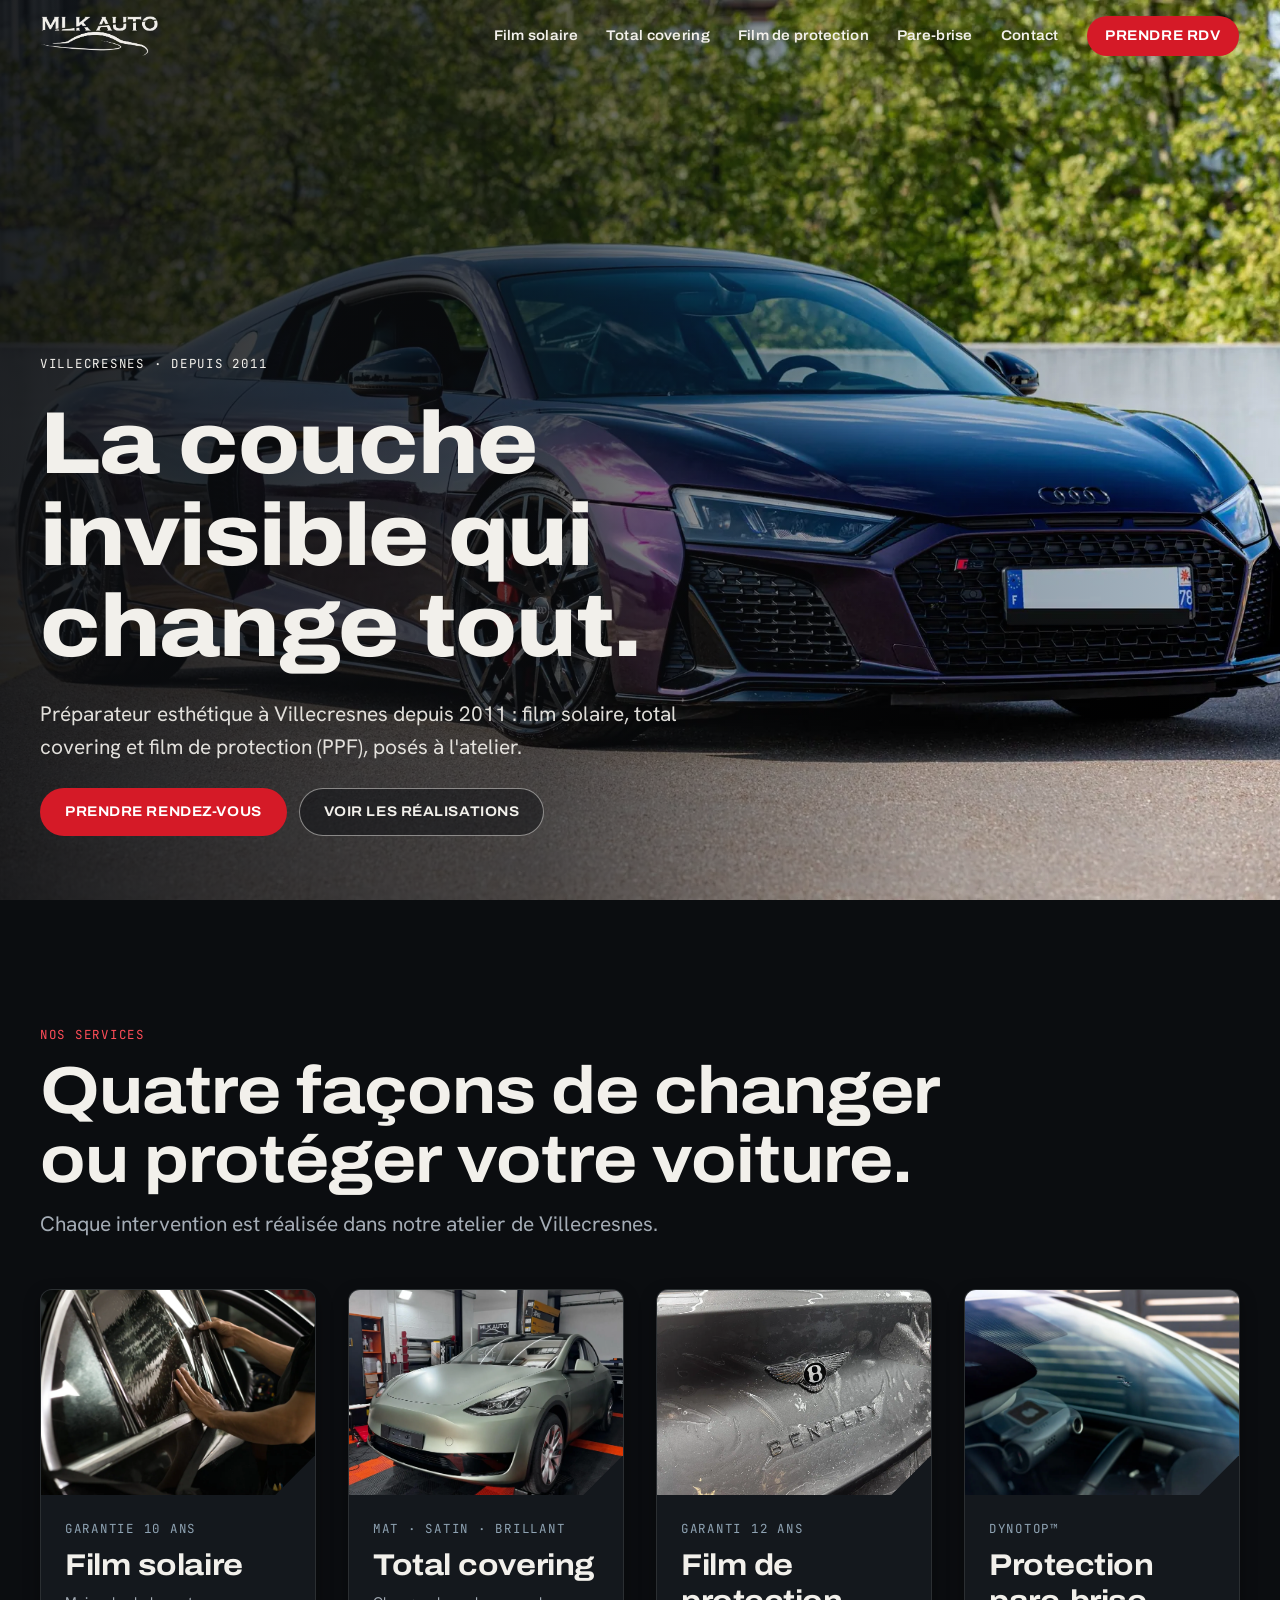
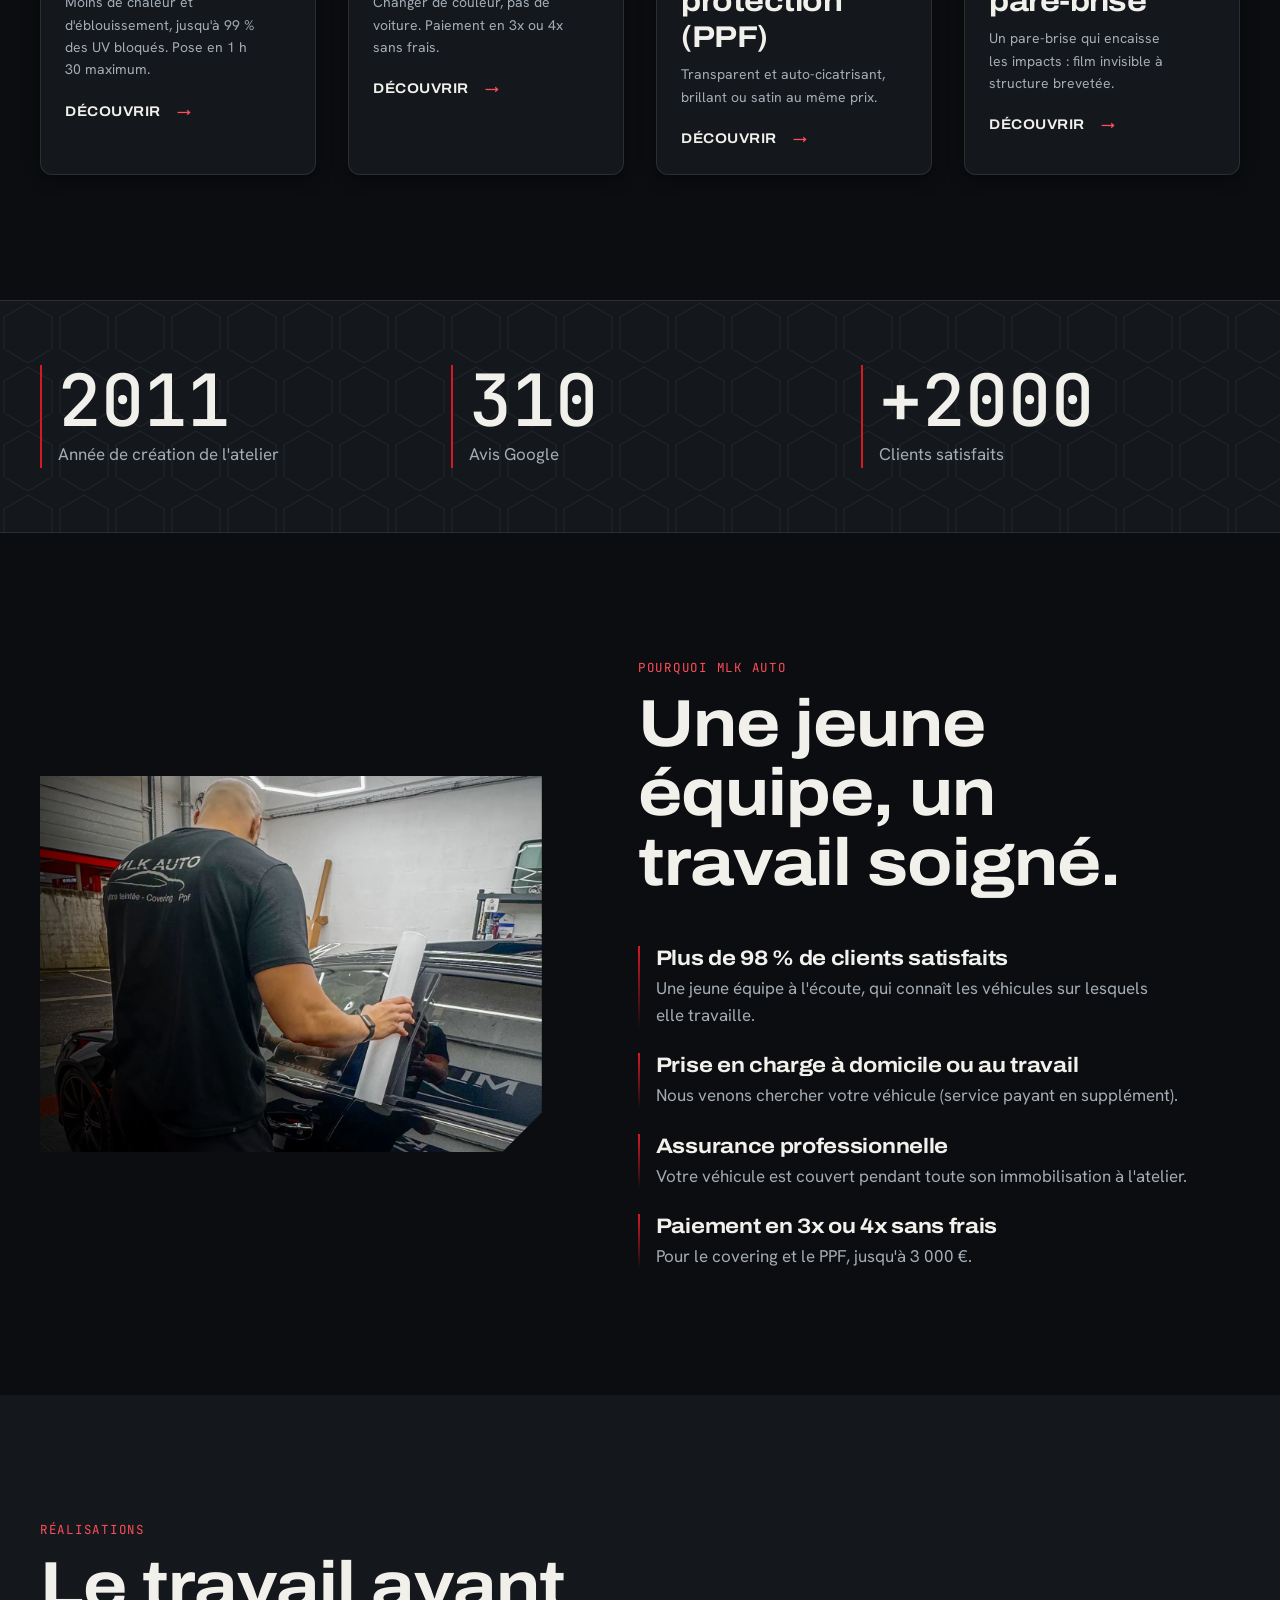
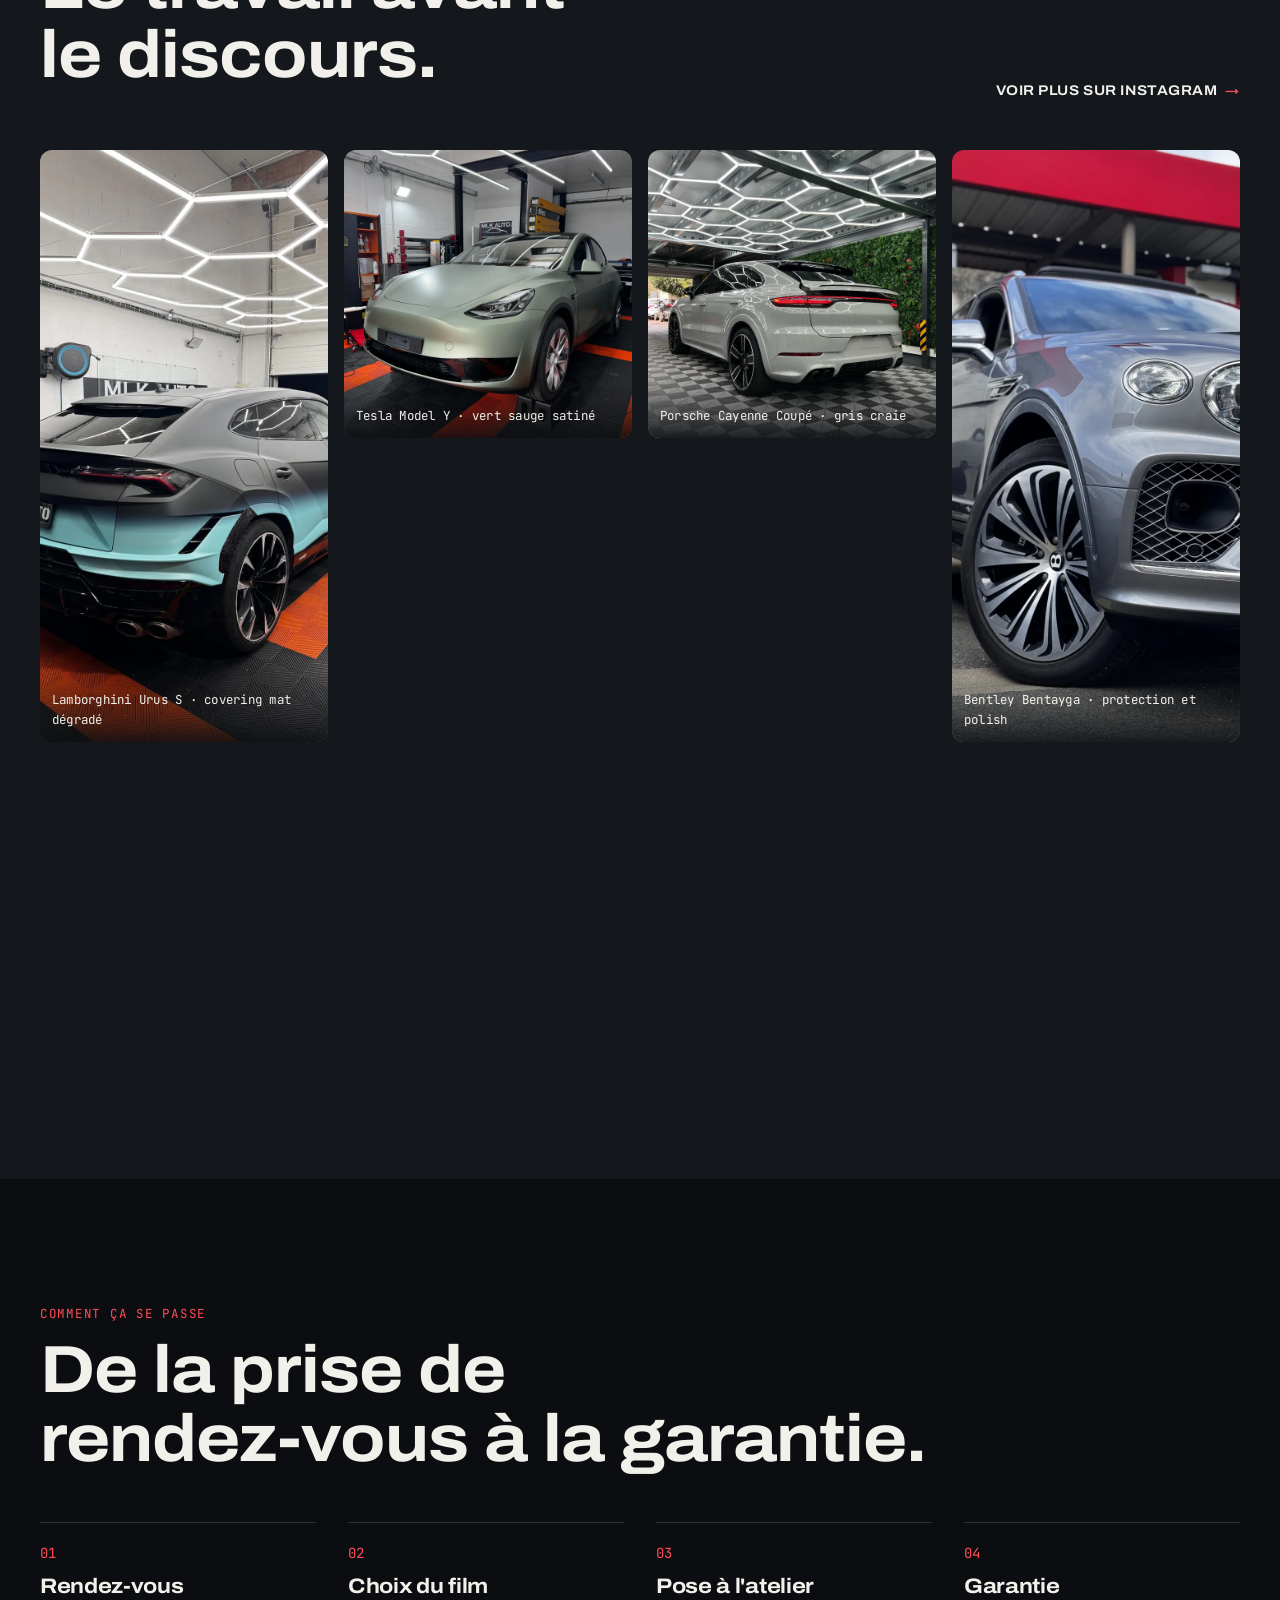
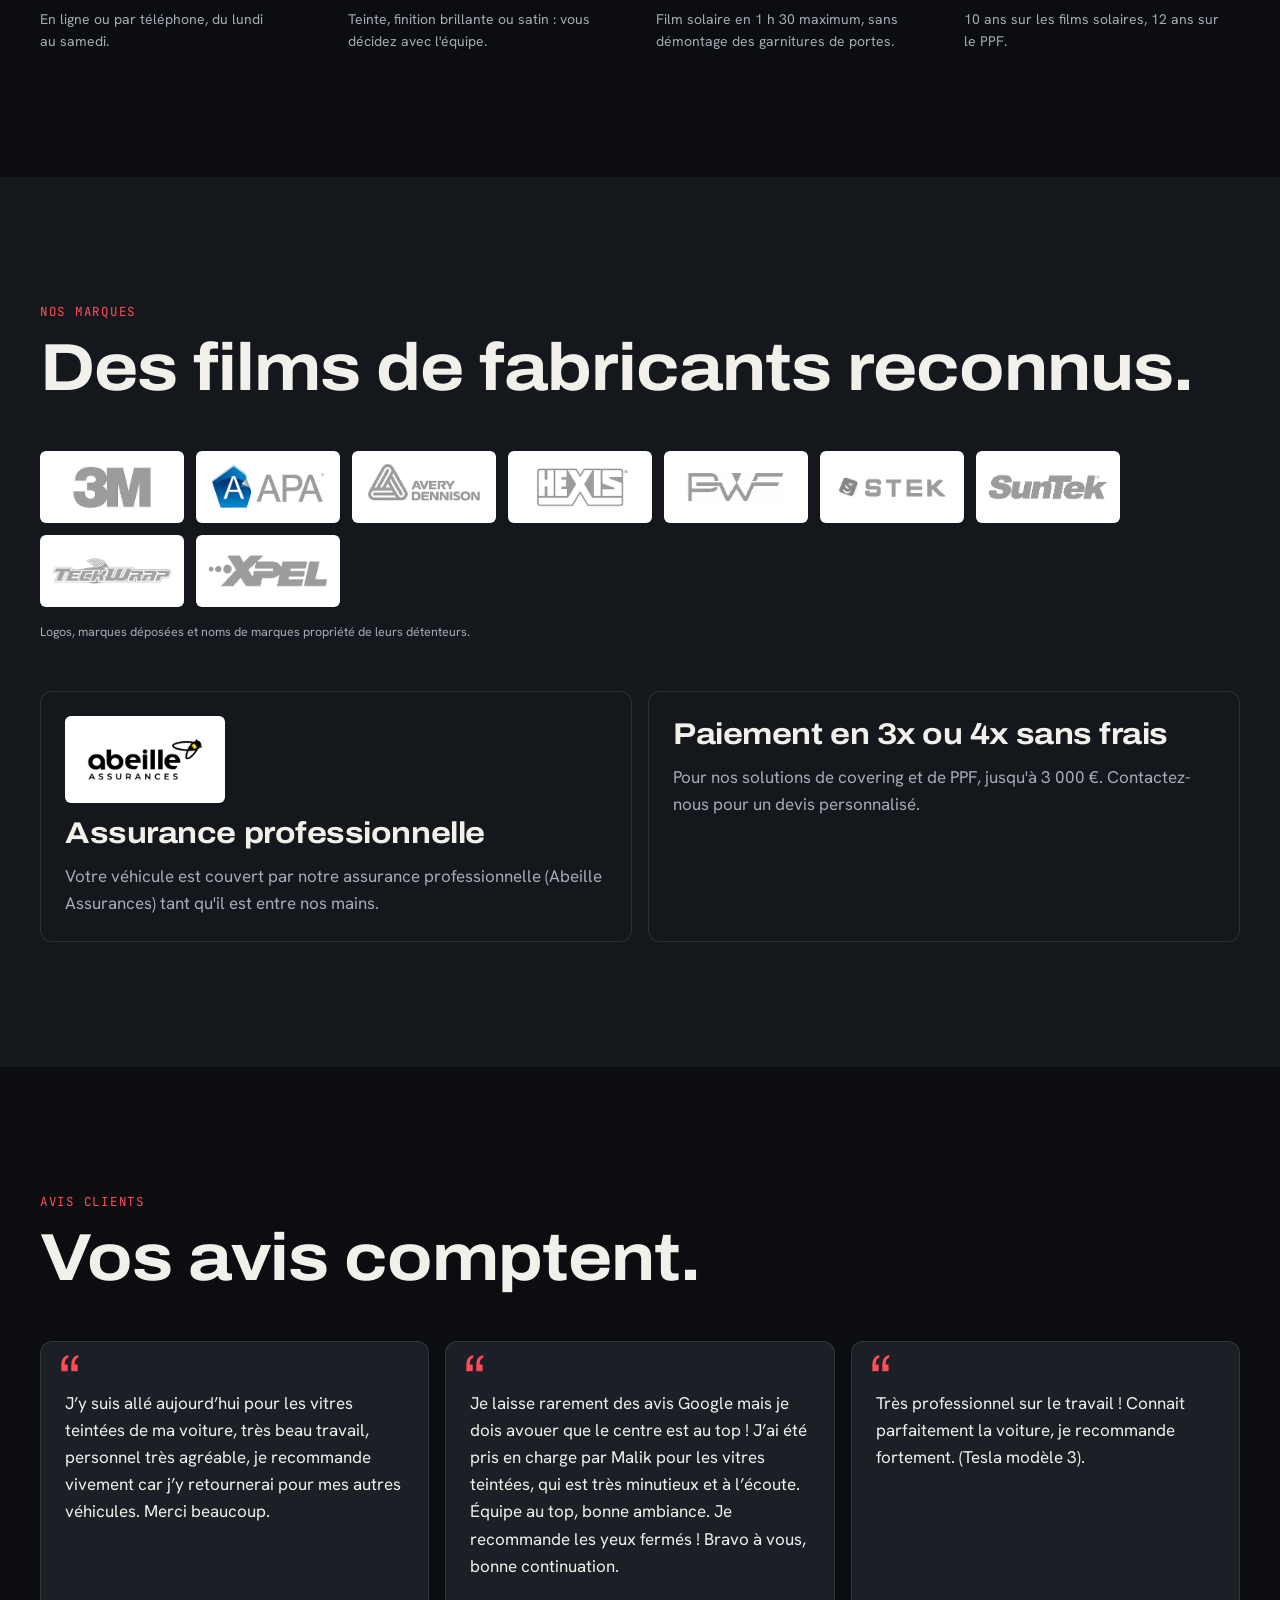
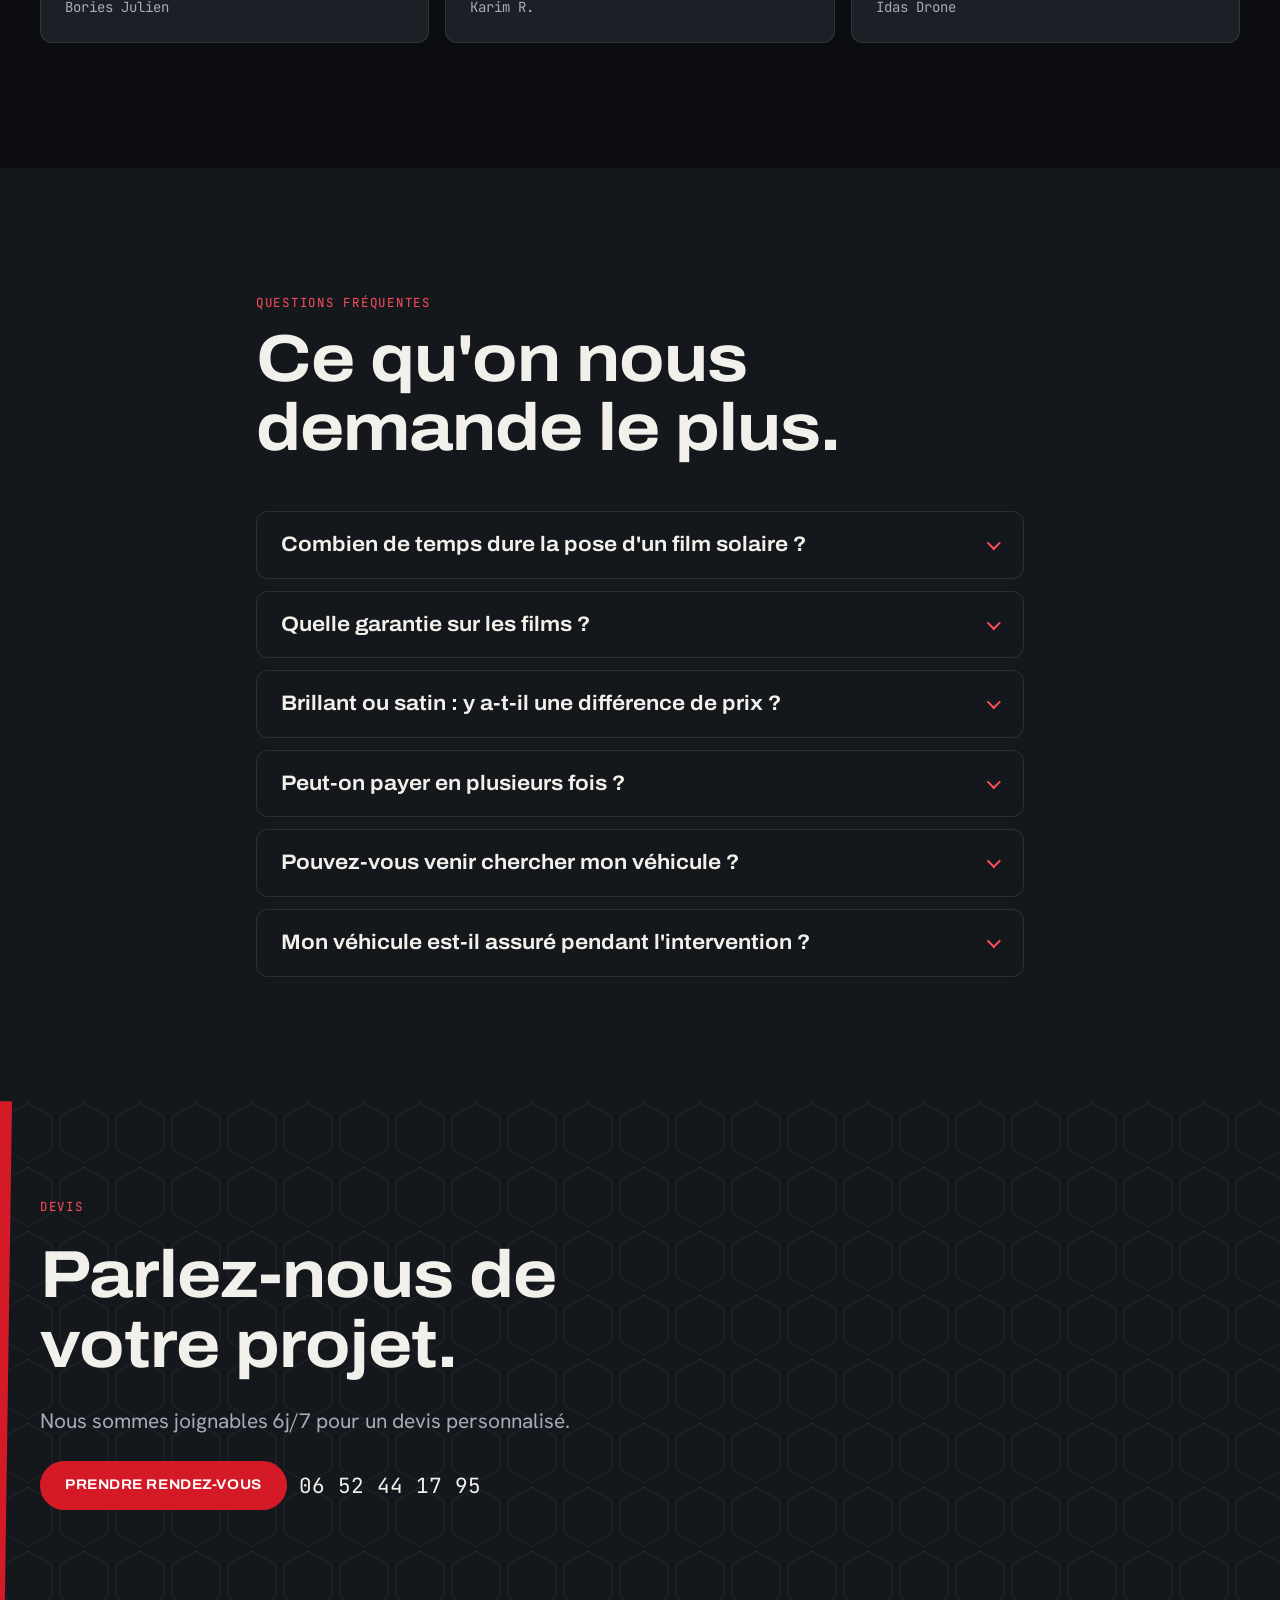
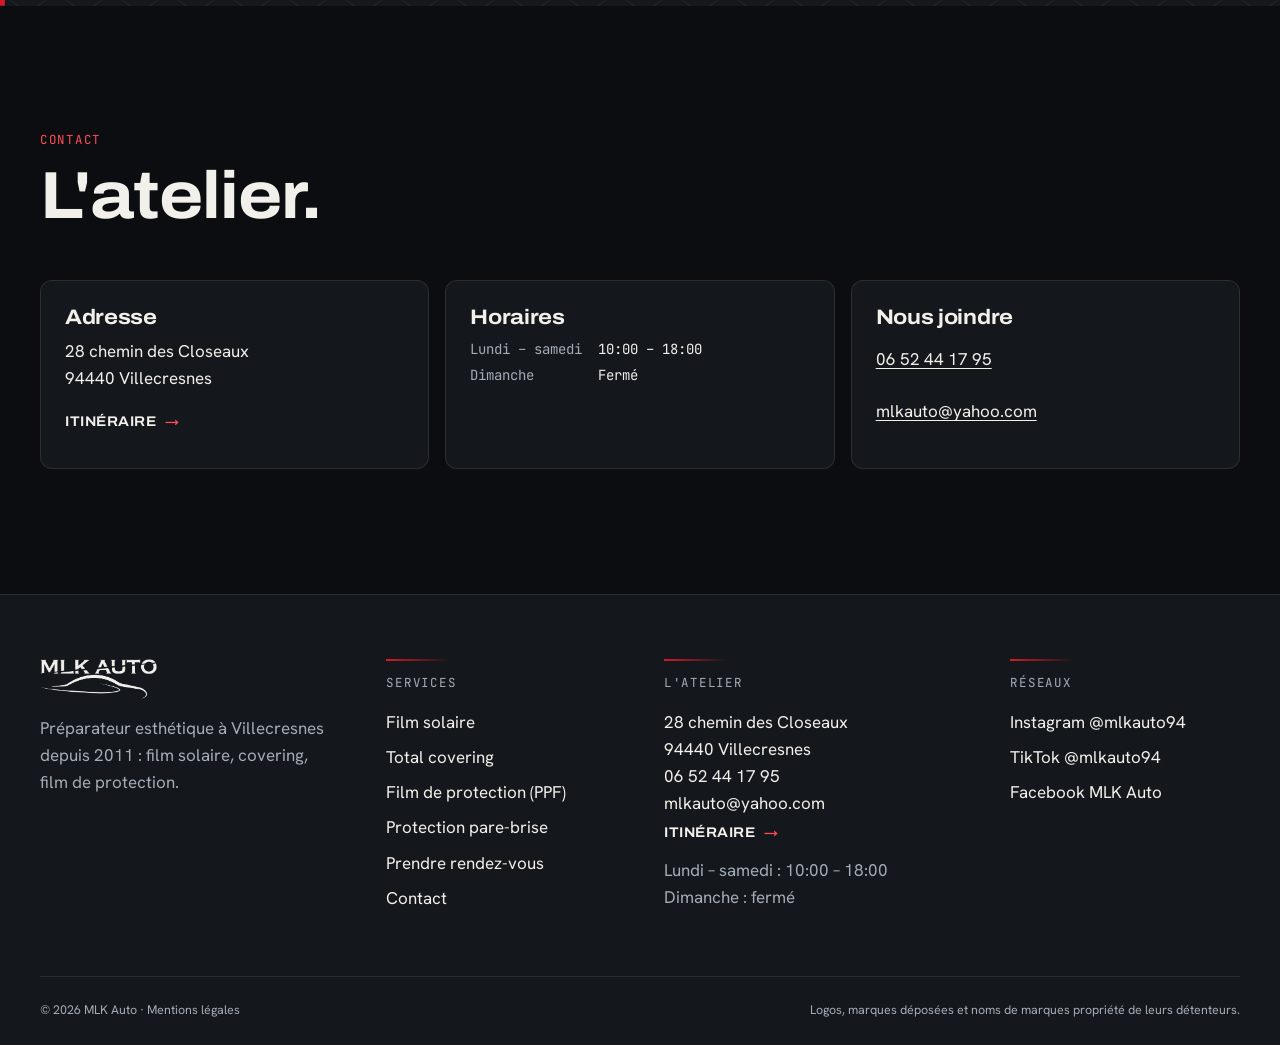
==== commit 6c403dee: "Image de partage 1200x630 et balises Open Graph/Twitter sur les 9 pages Nouvelle og-default.jpg (Uru" ====
--- a/index.html
+++ b/index.html
@@ -4,15 +4,23 @@
   <meta charset="utf-8">
   <meta name="viewport" content="width=device-width, initial-scale=1, viewport-fit=cover">
   <meta name="robots" content="noindex,nofollow">
-  <title>MLK Auto · Film solaire, covering et PPF à Villecresnes (94)</title>
-  <meta name="description" content="Préparateur esthétique à Villecresnes (Val-de-Marne) depuis 2011 : film solaire, total covering, film de protection PPF et protection pare-brise. Prenez rendez-vous.">
+  <title>MLK Auto — Film solaire, covering &amp; PPF à Villecresnes</title>
+  <meta name="description" content="Préparateur esthétique à Villecresnes depuis 2011 : film solaire, total covering, film de protection PPF et protection pare-brise.">
   <meta name="theme-color" content="#0b0d10">
   <meta property="og:type" content="website">
   <meta property="og:site_name" content="MLK Auto">
   <meta property="og:locale" content="fr_FR">
   <meta name="twitter:card" content="summary_large_image">
-  <meta property="og:title" content="MLK Auto · Film solaire, covering et PPF à Villecresnes">
-  <meta property="og:description" content="Préparateur esthétique à Villecresnes depuis 2011 : film solaire, total covering, PPF.">
+  <meta property="og:title" content="MLK Auto — Film solaire, covering &amp; PPF à Villecresnes">
+  <meta property="og:description" content="Préparateur esthétique à Villecresnes depuis 2011 : film solaire, total covering, film de protection PPF et protection pare-brise.">
+  <meta property="og:image" content="https://mlkauto.vercel.app/assets/img/og-default.jpg">
+  <meta property="og:image:type" content="image/jpeg">
+  <meta property="og:image:width" content="1200">
+  <meta property="og:image:height" content="630">
+  <meta property="og:image:alt" content="Lamborghini Urus en covering mat dégradé dans l'atelier MLK Auto. Film solaire, covering, PPF à Villecresnes">
+  <meta name="twitter:title" content="MLK Auto — Film solaire, covering &amp; PPF à Villecresnes">
+  <meta name="twitter:description" content="Préparateur esthétique à Villecresnes depuis 2011 : film solaire, total covering, film de protection PPF et protection pare-brise.">
+  <meta name="twitter:image" content="https://mlkauto.vercel.app/assets/img/og-default.jpg">
   <link rel="icon" href="/assets/logo/favicon-32.png" type="image/png" sizes="32x32">
   <link rel="icon" href="/assets/logo/favicon-16.png" type="image/png" sizes="16x16">
   <link rel="apple-touch-icon" href="/assets/logo/apple-touch-icon.png">
